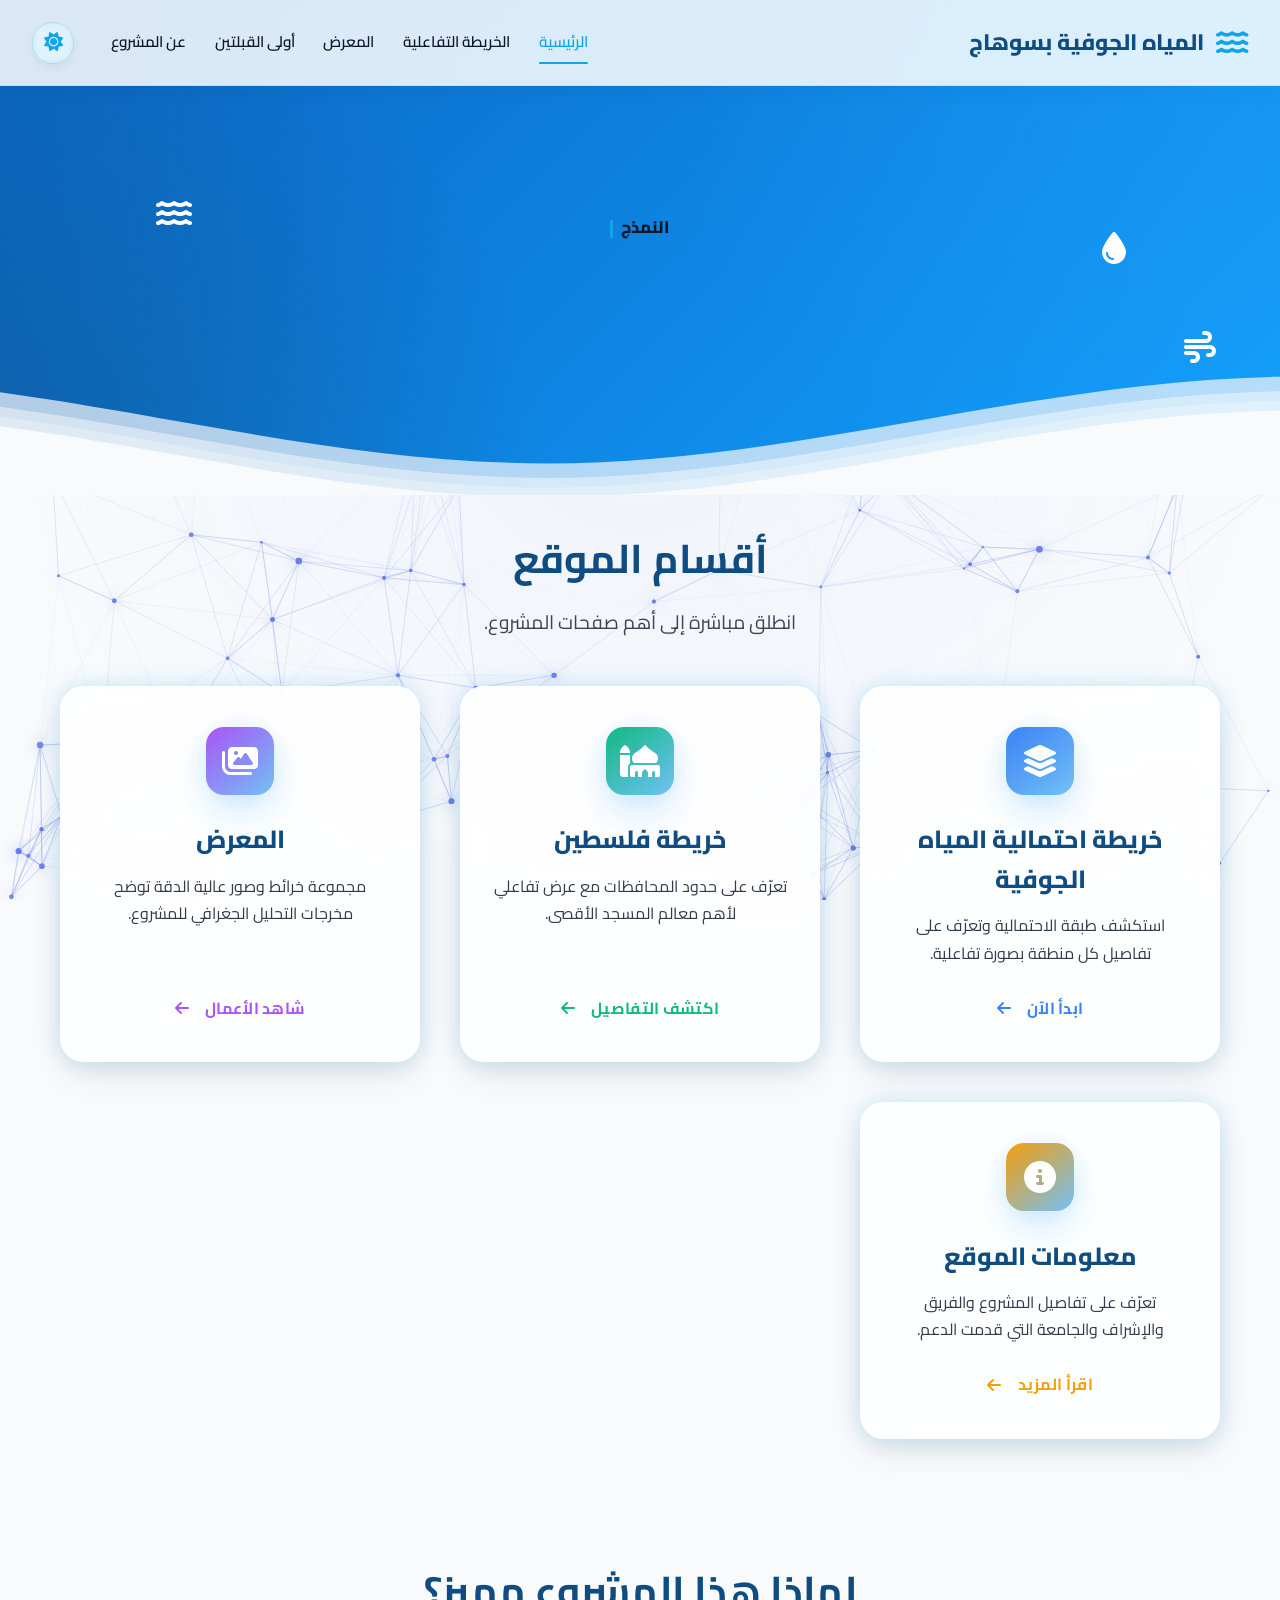
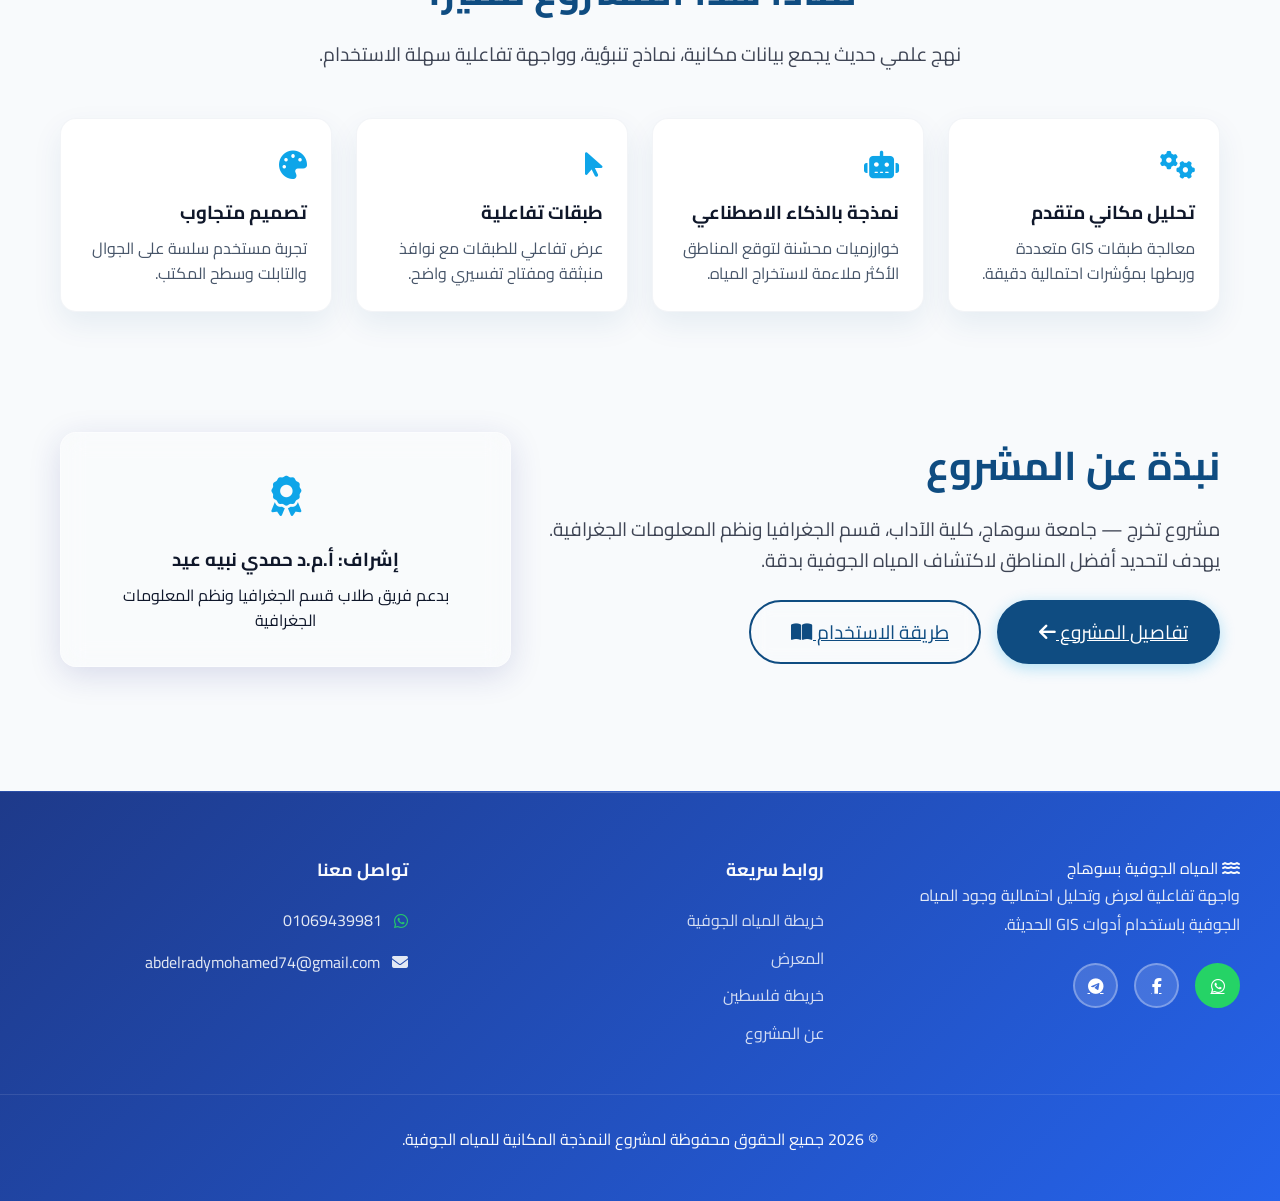
==== index.html @ 83d54e00 "Add files via upload" ====
﻿<!DOCTYPE html>
<html lang="ar" dir="rtl">

<head>
    <meta charset="UTF-8">
    <meta name="viewport" content="width=device-width, initial-scale=1.0">
    <title>الصفحة الرئيسية - مشروع المياه الجوفية بسوهاج</title>

    <!-- Fonts & Icons -->
    <link rel="preconnect" href="https://fonts.googleapis.com">
    <link rel="preconnect" href="https://fonts.gstatic.com" crossorigin>
    <link href="https://fonts.googleapis.com/css2?family=Cairo:wght@300;400;600;700;800&display=swap" rel="stylesheet">
    <link href="https://fonts.googleapis.com/css2?family=Tajawal:wght@400;700;800&display=swap" rel="stylesheet">
    <link href="https://fonts.googleapis.com/css2?family=JetBrains+Mono:wght@400;600;700&display=swap" rel="stylesheet">
    <link rel="stylesheet" href="https://cdnjs.cloudflare.com/ajax/libs/font-awesome/6.5.0/css/all.min.css" />

    <!-- Network Animation CSS -->
    <link rel="stylesheet" href="css/network-animation.css">

    <!-- Theme Switcher CSS -->
    <link rel="stylesheet" href="css/theme-switcher.css">

    <!-- Main Styles -->
    <link rel="stylesheet" href="css/style.css">
</head>

<body>
    <div class="network-background">
        <div class="network-container" id="networkContainer"></div>
    </div>
    <div class="page-container">
        <!-- Navbar -->
        <nav class="navbar">
            <div class="nav-container">
                <a href="index.html" class="nav-brand">
                    <i class="fas fa-water"></i>
                    <span>المياه الجوفية بسوهاج</span>
                </a>
                <div class="nav-links">
                    <a class="nav-link active" href="index.html">الرئيسية</a>
                    <a class="nav-link" href="groundwater.html">الخريطة التفاعلية</a>
                    <a class="nav-link" href="gallery.html">المعرض</a>
                    <a class="nav-link" href="palestine.html">أولى القبلتين</a>
                    <a class="nav-link" href="about.html">عن المشروع</a>
                    <button class="theme-switcher-btn" id="theme-switcher" aria-label="تبديل الوضع">
                        <i class="fas fa-sun"></i>
                    </button>
                </div>
                <div class="hamburger" aria-label="فتح/إغلاق القائمة">
                    <span class="bar"></span>
                    <span class="bar"></span>
                    <span class="bar"></span>
                </div>
            </div>
        </nav>
        <div class="sidebar-overlay"></div>

        <!-- Hero -->
        <section id="home" class="hero">
            <div class="hero-content">
                <h1 class="hero-title">
                    <span id="typewriter-text"></span><span class="typewriter-cursor"></span>
                </h1>
            </div>

            <!-- Decorative Floating Icons -->
            <div class="floating-elements" aria-hidden="true">
                <span class="floating-element" style="--duration:7s; --delay:.2s;"><i class="fas fa-droplet"></i></span>
                <span class="floating-element" style="--duration:9s; --delay:1s;"><i class="fas fa-water"></i></span>
                <span class="floating-element" style="--duration:11s; --delay:.6s;"><i class="fas fa-wind"></i></span>
            </div>

            <!-- Waves -->
            <div class="wave-container" aria-hidden="true">
                <svg class="waves" xmlns="http://www.w3.org/2000/svg" xmlns:xlink="http://www.w3.org/1999/xlink"
                    viewBox="0 24 150 28" preserveAspectRatio="none" shape-rendering="auto">
                    <defs>
                        <path id="gentle-wave"
                            d="M-160 44c30 0 58-18 88-18s 58 18 88 18 58-18 88-18 58 18 88 18 v44h-352z" />
                    </defs>
                    <g class="parallax">
                        <use xlink:href="#gentle-wave" x="48" y="0" style="fill: var(--wave-color); opacity: 0.7" />
                        <use xlink:href="#gentle-wave" x="48" y="3" style="fill: var(--wave-color); opacity: 0.5" />
                        <use xlink:href="#gentle-wave" x="48" y="5" style="fill: var(--wave-color); opacity: 0.3" />
                        <use xlink:href="#gentle-wave" x="48" y="7" style="fill: var(--wave-color); opacity: 1" />
                    </g>
                </svg>
            </div>
        </section>

        <!-- NEW: Site Sections (MOVED BEFORE FEATURES) -->
        <section id="site-sections" class="section" style="padding-top: 2rem;">
            <div class="container">
                <h2 class="section-title">أقسام الموقع</h2>
                <p class="section-description">انطلق مباشرة إلى أهم صفحات المشروع.</p>

                <div class="site-sections-grid">
                    <!-- Card 1: Groundwater Map -->
                    <a href="groundwater.html" class="section-card" style="--accent-color: #3b82f6;">
                        <div class="card-icon"><i class="fas fa-layer-group"></i></div>
                        <h3 class="card-title">خريطة احتمالية المياه الجوفية</h3>
                        <p class="card-description">استكشف طبقة الاحتمالية وتعرّف على تفاصيل كل منطقة بصورة تفاعلية.</p>
                        <div class="card-footer">
                            <span>ابدأ الآن</span>
                            <i class="fas fa-arrow-left"></i>
                        </div>
                    </a>

                    <a href="palestine.html" class="section-card" style="--accent-color: #10b981;">
                        <div class="card-icon"><i class="fas fa-mosque"></i></div>
                        <h3 class="card-title">خريطة فلسطين</h3>
                        <p class="card-description">تعرّف على حدود المحافظات مع عرض تفاعلي لأهم معالم المسجد الأقصى.</p>
                        <div class="card-footer">
                            <span>اكتشف التفاصيل</span>
                            <i class="fas fa-arrow-left"></i>
                        </div>
                    </a>

                    <!-- Card 3: Gallery -->
                    <a href="gallery.html" class="section-card" style="--accent-color: #a855f7;">
                        <div class="card-icon"><i class="fas fa-images"></i></div>
                        <h3 class="card-title">المعرض</h3>
                        <p class="card-description">مجموعة خرائط وصور عالية الدقة توضح مخرجات التحليل الجغرافي للمشروع.
                        </p>
                        <div class="card-footer">
                            <span>شاهد الأعمال</span>
                            <i class="fas fa-arrow-left"></i>
                        </div>
                    </a>

                    <!-- Card 4: Site Info -->
                    <a href="about.html" class="section-card" style="--accent-color: #f59e0b;">
                        <div class="card-icon"><i class="fas fa-info-circle"></i></div>
                        <h3 class="card-title">معلومات الموقع</h3>
                        <p class="card-description">تعرّف على تفاصيل المشروع والفريق والإشراف والجامعة التي قدمت الدعم.
                        </p>
                        <div class="card-footer">
                            <span>اقرأ المزيد</span>
                            <i class="fas fa-arrow-left"></i>
                        </div>
                    </a>
                </div>
            </div>
        </section>

        <!-- Features -->
        <section id="features" class="section">
            <div class="container">
                <h2 class="section-title">لماذا هذا المشروع مميز؟</h2>
                <p class="section-description">نهج علمي حديث يجمع بيانات مكانية، نماذج تنبؤية، وواجهة تفاعلية سهلة
                    الاستخدام.</p>

                <div class="features-grid"
                    style="display:grid;grid-template-columns:repeat(auto-fit,minmax(240px,1fr));gap:24px;">
                    <div class="feature-card"
                        style="background:var(--bg-card);border-radius:16px;padding:24px;box-shadow:var(--shadow);border:1px solid var(--border-color);">
                        <div style="font-size:28px;color:var(--accent-blue);margin-bottom:10px;"><i
                                class="fas fa-cogs"></i></div>
                        <h3 style="margin-bottom:8px;color:var(--text-primary);">تحليل مكاني متقدم</h3>
                        <p style="color:var(--text-secondary);">معالجة طبقات GIS متعددة وربطها بمؤشرات احتمالية دقيقة.
                        </p>
                    </div>
                    <div class="feature-card"
                        style="background:var(--bg-card);border-radius:16px;padding:24px;box-shadow:var(--shadow);border:1px solid var(--border-color);">
                        <div style="font-size:28px;color:var(--accent-blue);margin-bottom:10px;"><i
                                class="fas fa-robot"></i></div>
                        <h3 style="margin-bottom:8px;color:var(--text-primary);">نمذجة بالذكاء الاصطناعي</h3>
                        <p style="color:var(--text-secondary);">خوارزميات محسّنة لتوقع المناطق الأكثر ملاءمة لاستخراج
                            المياه.</p>
                    </div>
                    <div class="feature-card"
                        style="background:var(--bg-card);border-radius:16px;padding:24px;box-shadow:var(--shadow);border:1px solid var(--border-color);">
                        <div style="font-size:28px;color:var(--accent-blue);margin-bottom:10px;"><i
                                class="fas fa-mouse-pointer"></i></div>
                        <h3 style="margin-bottom:8px;color:var(--text-primary);">طبقات تفاعلية</h3>
                        <p style="color:var(--text-secondary);">عرض تفاعلي للطبقات مع نوافذ منبثقة ومفتاح تفسيري واضح.
                        </p>
                    </div>
                    <div class="feature-card"
                        style="background:var(--bg-card);border-radius:16px;padding:24px;box-shadow:var(--shadow);border:1px solid var(--border-color);">
                        <div style="font-size:28px;color:var(--accent-blue);margin-bottom:10px;"><i
                                class="fas fa-palette"></i></div>
                        <h3 style="margin-bottom:8px;color:var(--text-primary);">تصميم متجاوب</h3>
                        <p style="color:var(--text-secondary);">تجربة مستخدم سلسة على الجوال والتابلت وسطح المكتب.</p>
                    </div>
                </div>
            </div>
        </section>

        <!-- About CTA -->
        <section id="about-cta" class="section">
            <div class="container about-cta-container">
                <div>
                    <h2 class="section-title" style="text-align: right; margin-bottom: 1rem;">نبذة عن المشروع</h2>
                    <p class="section-description" style="text-align: right; margin-bottom:1.5rem;">مشروع تخرج — جامعة
                        سوهاج، كلية الآداب، قسم الجغرافيا ونظم المعلومات الجغرافية. يهدف لتحديد أفضل المناطق لاكتشاف
                        المياه الجوفية بدقة.</p>
                    <div class="cta-buttons">
                        <a class="cta-button" href="about.html">
                            تفاصيل المشروع <i class="fas fa-arrow-left"></i>
                        </a>
                        <a class="cta-button secondary" href="instructions.html">
                            طريقة الاستخدام <i class="fas fa-book-open"></i>
                        </a>
                    </div>
                </div>
                <div class="supervisor-card">
                    <div class="supervisor-icon"><i class="fas fa-award"></i></div>
                    <h3>إشراف: أ.م.د حمدي نبيه عيد</h3>
                    <p>بدعم فريق طلاب قسم الجغرافيا ونظم المعلومات الجغرافية</p>
                </div>
            </div>
        </section>

        <!-- Footer -->
        <footer id="contact" class="main-footer">
            <div class="footer-container">
                <div class="footer-about">
                    <div class="nav-logo">
                        <i class="fas fa-water"></i>
                        <span>المياه الجوفية بسوهاج</span>
                    </div>
                    <p>واجهة تفاعلية لعرض وتحليل احتمالية وجود المياه الجوفية باستخدام أدوات GIS الحديثة.</p>
                    <div class="social-links">
                        <a href="https://wa.me/201069439981" target="_blank" aria-label="WhatsApp"><i
                                class="fab fa-whatsapp"></i></a>
                        <a href="https://www.facebook.com/mohammed.harp.50" target="_blank" aria-label="Facebook"><i
                                class="fab fa-facebook-f"></i></a>
                        <a href="https://t.me/Skechware_application_programmer" target="_blank" aria-label="Telegram"><i
                                class="fab fa-telegram"></i></a>
                    </div>
                </div>
                <div class="footer-links">
                    <h4>روابط سريعة</h4>
                    <ul>
                        <li><a href="groundwater.html">خريطة المياه الجوفية</a></li>
                        <li><a href="gallery.html">المعرض</a></li>
                        <li><a href="palestine.html">خريطة فلسطين</a></li>
                        <li><a href="about.html">عن المشروع</a></li>
                    </ul>
                </div>
                <div class="footer-contact">
                    <h4>تواصل معنا</h4>
                    <p><i class="fab fa-whatsapp" style="color: #25D366;"></i> <a href="https://wa.me/201069439981"
                            target="_blank" style="text-decoration: none; color: inherit;">01069439981</a></p>
                    <p><i class="fas fa-envelope"></i> abdelradymohamed74@gmail.com</p>
                </div>
            </div>
            <div class="footer-bottom">
                <p>© <span id="year"></span> جميع الحقوق محفوظة لمشروع النمذجة المكانية للمياه الجوفية.</p>
            </div>
        </footer>
    </div>

    <script src="js/network-animation.js"></script>

    <!-- Theme Switcher Script -->
    <script src="js/theme-switcher.js"></script>

    <!-- Minimal JS for navbar & year -->
    <script>
        // Mobile menu
        const hamburger = document.querySelector('.hamburger');
        const navMenu = document.querySelector('.nav-links');
        const overlay = document.querySelector('.sidebar-overlay');

        hamburger.addEventListener('click', () => {
            hamburger.classList.toggle('active');
            navMenu.classList.toggle('active');
            overlay.classList.toggle('active');
        });

        overlay.addEventListener('click', () => {
            hamburger.classList.remove('active');
            navMenu.classList.remove('active');
            overlay.classList.remove('active');
        });

        // Close menu when clicking a link
        document.querySelectorAll('.nav-link').forEach(link => {
            link.addEventListener('click', () => {
                hamburger.classList.remove('active');
                navMenu.classList.remove('active');
                overlay.classList.remove('active');
            });
        });

        // Active link on scroll (only for internal anchors)
        const links = document.querySelectorAll('.nav-link[href^="#"]');
        const sections = [...links].map(a => document.querySelector(a.getAttribute('href'))).filter(Boolean);
        window.addEventListener('scroll', () => {
            const pos = window.scrollY + 100;
            sections.forEach((sec, i) => {
                const top = sec.offsetTop;
                const bottom = top + sec.offsetHeight;
                links[i].classList.toggle('active', pos >= top && pos < bottom);
            });
        });

        // Year
        document.getElementById('year').textContent = new Date().getFullYear();

        // Professional Typewriter Effect
        const textToType = "النمذجة المكانية لإحتمالية وجود المياه الجوفية في محافظة سوهاج بإستخدام الجيوماتكس والبيئة البرمجية والذكاء الإصطناعي";
        const typewriterElement = document.getElementById('typewriter-text');
        let charIndex = 0;
        let isDeleting = false;

        function typeEffect() {
            const currentText = textToType.substring(0, charIndex);
            typewriterElement.textContent = currentText;

            let typeSpeed = isDeleting ? 30 : 60;

            if (!isDeleting && charIndex === textToType.length) {
                isDeleting = true;
                typeSpeed = 4000; // Pause at end
            } else if (isDeleting && charIndex === 0) {
                isDeleting = false;
                typeSpeed = 1000; // Pause before start
            }

            charIndex += isDeleting ? -1 : 1;
            setTimeout(typeEffect, typeSpeed);
        }

        document.addEventListener('DOMContentLoaded', () => {
            setTimeout(typeEffect, 1200);
        });

        // Initialize Network Animation
        if (typeof createNetworkAnimation === 'function') {
            createNetworkAnimation('networkContainer');
        }
    </script>

    <script src="global-fixes.js"></script>
</body>

</html>
---- css/network-animation.css ----
.network-background {
    position: fixed;
    top: 0;
    left: 0;
    width: 100%;
    height: 100%;
    z-index: 0; /* خلف المحتوى ولكن أمام لون خلفية الصفحة */
    overflow: hidden;
    pointer-events: none; /* للسماح بالنقر على العناصر خلف الشبكة */
    background: radial-gradient(ellipse at center, rgba(102, 126, 234, 0.05) 0%, transparent 70%);
}

.network-container {
    width: 100%;
    height: 100%;
}

canvas {
    display: block;
}
---- css/theme-switcher.css ----
/* Theme Switcher CSS */
:root {
    /* Light Theme Colors */
    --bg-primary: #f0f4f8;
    /* FIX: A slightly off-white background to make cards pop */
    --bg-secondary: #ffffff;
    --bg-card: rgba(255, 255, 255, 0.98);
    /* FIX: Reduced transparency */
    --text-primary: #2c3e50;
    --text-secondary: #5a6c7d;
    --text-light: #6c757d;
    --border-color: #e9ecef;
    --shadow-light: rgba(0, 0, 0, 0.1);
    --shadow-medium: rgba(0, 0, 0, 0.15);
    --shadow-heavy: rgba(0, 0, 0, 0.2);

    /* Accent Colors */
    --accent-blue: #3498db;
    --accent-blue-rgb: 52, 152, 219;
    /* NEW: RGB for rgba() */
    --accent-red: #e74c3c;
    --accent-green: #27ae60;
    --accent-orange: #f39c12;
    --accent-purple: #9b59b6;
    --accent-gold: #f1c40f;
}

/* Dark Theme */
@media (prefers-color-scheme: dark) {
    :root {
        --bg-primary: #111827;
        /* FIX: Darker background */
        --bg-secondary: #1f2937;
        --bg-card: rgba(31, 41, 55, 0.95);
        /* FIX: Darker card, less transparent */
        --text-primary: #f7fafc;
        --text-secondary: #e2e8f0;
        --text-light: #a0aec0;
        --border-color: #4a5568;
        --shadow-light: rgba(0, 0, 0, 0.3);
        --shadow-medium: rgba(0, 0, 0, 0.4);
        --shadow-heavy: rgba(0, 0, 0, 0.5);

        /* Brighter accent colors for dark theme */
        --accent-blue: #63b3ed;
        --accent-blue-rgb: 99, 179, 237;
        /* NEW: RGB for rgba() */
        --accent-red: #fc8181;
        --accent-green: #68d391;
        --accent-orange: #fbb040;
        --accent-purple: #b794f6;
        --accent-gold: #f6e05e;
    }
}

/* Manual Dark Theme Class */
[data-theme="dark"] {
    --bg-primary: #111827;
    /* FIX: Darker background */
    --bg-secondary: #1f2937;
    --bg-card: rgba(31, 41, 55, 0.95);
    /* FIX: Darker card, less transparent */
    --text-primary: #f7fafc;
    --text-secondary: #e2e8f0;
    --text-light: #a0aec0;
    --border-color: #4a5568;
    --shadow-light: rgba(0, 0, 0, 0.3);
    --shadow-medium: rgba(0, 0, 0, 0.4);
    --shadow-heavy: rgba(0, 0, 0, 0.5);

    --accent-blue: #63b3ed;
    --accent-blue-rgb: 99, 179, 237;
    /* NEW: RGB for rgba() */
    --accent-red: #fc8181;
    --accent-green: #68d391;
    --accent-orange: #fbb040;
    --accent-purple: #b794f6;
    --accent-gold: #f6e05e;
}

/* Manual Light Theme Class */
[data-theme="light"] {
    --bg-primary: #f0f4f8;
    /* FIX: A slightly off-white background */
    --bg-secondary: #ffffff;
    --bg-card: rgba(255, 255, 255, 0.98);
    /* FIX: Reduced transparency */
    --text-primary: #2c3e50;
    --text-secondary: #5a6c7d;
    --text-light: #6c757d;
    --border-color: #e9ecef;
    --shadow-light: rgba(0, 0, 0, 0.1);
    --shadow-medium: rgba(0, 0, 0, 0.15);
    --shadow-heavy: rgba(0, 0, 0, 0.2);

    --accent-blue: #3498db;
    --accent-blue-rgb: 52, 152, 219;
    /* NEW: RGB for rgba() */
    --accent-red: #e74c3c;
    --accent-green: #27ae60;
    --accent-orange: #f39c12;
    --accent-purple: #9b59b6;
    --accent-gold: #f1c40f;
}

/* Theme Switcher Button */
/* Modern Theme Switcher Button */
.theme-switcher-btn {
    background: rgba(var(--accent-blue-rgb), 0.1);
    border: 1px solid rgba(var(--accent-blue-rgb), 0.2);
    color: var(--accent-blue);
    width: 42px;
    height: 42px;
    border-radius: 50%;
    display: flex;
    align-items: center;
    justify-content: center;
    cursor: pointer;
    transition: all 0.3s cubic-bezier(0.4, 0, 0.2, 1);
    backdrop-filter: blur(4px);
    -webkit-backdrop-filter: blur(4px);
    box-shadow: 0 4px 10px rgba(0, 0, 0, 0.05);
    font-size: 1.2rem;
    margin-right: 0.5rem;
}

.theme-switcher-btn:hover {
    background: var(--accent-blue);
    color: #fff;
    transform: rotate(30deg) scale(1.1);
    box-shadow: 0 8px 20px rgba(var(--accent-blue-rgb), 0.3);
    border-color: transparent;
}

/* Hide legacy .theme-switcher if any */
.theme-switcher {
    display: none;
}

/* Theme transition */
* {
    transition: background-color 0.3s ease, color 0.3s ease, border-color 0.3s ease, box-shadow 0.3s ease;
}

/* Apply theme variables to common elements */
body {
    background: var(--bg-primary);
    color: var(--text-primary);
}

.header {
    background: var(--bg-card);
    border-bottom: 1px solid var(--border-color);
}

.nav-btn {
    color: var(--text-primary);
    border-color: var(--border-color);
}

.nav-btn:hover {
    background: var(--accent-blue);
    color: var(--bg-primary);
}

.section-title {
    color: var(--text-primary);
}

.card,
.gallery-item,
.student-card .card-front {
    background: var(--bg-card);
    border-color: var(--border-color);
    box-shadow: 0 10px 30px var(--shadow-light);
}

.footer {
    background: var(--bg-secondary);
    color: var(--text-primary);
    border-top: 1px solid var(--border-color);
}

/* Responsive adjustments */
@media (max-width: 768px) {
    .theme-switcher {
        top: 10px;
        left: 10px;
        padding: 0.4rem 0.8rem;
    }

    .theme-switcher span {
        display: none;
    }
}
---- css/style.css ----
/* Reset and Base Styles */
* {
    margin: 0;
    padding: 0;
    box-sizing: border-box;
}

:root {
    --primary-color: #0f4c81;
    --secondary-color: #0b3a66;
    --accent-color: #0ea5e9;
    --success-color: #10b981;
    --warning-color: #f59e0b;
    --danger-color: #ef4444;
    --light-color: #f8fafc;
    --dark-color: #020617;
    --bg-body: #f8fafc;
    --text-color: #0f172a;
    --border-color: rgba(148, 163, 184, 0.12);
    --shadow: 0 12px 30px rgba(15, 76, 129, 0.08);
    --shadow-lg: 0 24px 50px rgba(15, 76, 129, 0.12);

    --bg-primary: #f8fafc;
    --bg-card: #ffffff;
    --text-primary: #0f172a;
    --text-secondary: #475569;
    --accent-blue: #0ea5e9;
    --accent-blue-rgb: 14, 165, 233;
    --wave-color: white;
    /* Changed to simple white for universal compatibility */

    /* Footer */
    --footer-bg: #0f172a;
    --footer-text: #f8fafc;
    --footer-border: rgba(255, 255, 255, 0.08);

    /* Hero */
    --hero-bg: radial-gradient(circle at top right, rgba(29, 155, 240, 0.45), transparent 45%),
        radial-gradient(circle at bottom left, rgba(15, 76, 129, 0.5), transparent 40%),
        linear-gradient(135deg, #0b65c2 0%, #12a1ff 100%);
    --wave-color: #f8fafc;
    /* Matches light mode body background for seamless blend */
}

[data-theme="dark"] {
    --bg-primary: #020617;
    --bg-body: #020617;
    --bg-card: #0f172a;
    --text-primary: #f8fafc;
    --text-secondary: #94a3b8;
    --border-color: rgba(255, 255, 255, 0.1);
    --text-color: #f8fafc;
    --primary-color: #38bdf8;
    --secondary-color: #0ea5e9;
    --accent-blue: #63b3ed;
    --accent-blue-rgb: 99, 179, 237;
    --accent-color: #38bdf8;

    --footer-bg: #010409;
    --footer-text: #e2e8f0;
    --footer-border: rgba(255, 255, 255, 0.05);

    --hero-bg: radial-gradient(circle at top right, rgba(30, 58, 138, 0.4), transparent 45%),
        radial-gradient(circle at bottom left, rgba(15, 23, 42, 0.8), transparent 40%),
        linear-gradient(135deg, #020617 0%, #0c4a6e 100%);
    --wave-color: #020617;
    /* Matches dark mode body background for seamless blend */
    /* Soft professional white */
}

body {
    font-family: 'Cairo', sans-serif;
    line-height: 1.6;
    color: var(--text-color);
    background-color: var(--light-color);
    overflow-x: hidden;
    background-color: var(--bg-body);
    position: relative;
    max-width: 100vw;
    /* Prevent horizontal scroll */
    overflow-x: hidden;
}

html {
    max-width: 100vw;
    overflow-x: hidden;
}

.page-container {
    position: relative;
    z-index: 2;
}

.container {
    max-width: 1200px;
    margin: 0 auto;
    padding: 0 20px;
}

/* Navigation */
.navbar {
    position: fixed;
    top: 0;
    width: 100%;
    background: rgba(255, 255, 255, 0.85);
    backdrop-filter: blur(15px);
    z-index: 9999;
    transition: all 0.3s ease;
    box-shadow: 0 2px 20px rgba(0, 0, 0, 0.05);
    border-bottom: 1px solid rgba(0, 0, 0, 0.05);
}

[data-theme="dark"] .navbar {
    background: rgba(15, 23, 42, 0.85);
    border-bottom: 1px solid rgba(255, 255, 255, 0.05);
}

.nav-container {
    max-width: 1400px;
    margin: 0 auto;
    padding: 0 2rem;
    display: flex;
    justify-content: space-between;
    align-items: center;
    height: 85px;
}

.nav-brand {
    display: flex;
    align-items: center;
    font-size: 1.4rem;
    font-weight: 800;
    color: var(--primary-color);
    text-decoration: none;
    gap: 12px;
}

[data-theme="dark"] .nav-brand {
    color: #f8fafc;
}

.nav-brand i {
    font-size: 1.8rem;
    color: var(--accent-color);
}

.nav-links {
    display: flex;
    list-style: none;
    gap: 1.8rem;
    align-items: center;
}

.nav-link {
    text-decoration: none;
    color: var(--text-primary);
    font-weight: 600;
    transition: all 0.3s cubic-bezier(0.4, 0, 0.2, 1);
    position: relative;
    padding: 0.6rem 0;
    font-size: 0.95rem;
    /* Reduced font size from 1rem */
    white-space: nowrap;
}

[data-theme="dark"] .nav-link {
    color: #e2e8f0;
}

.nav-link:hover,
.nav-link.active {
    color: var(--accent-blue);
}

.nav-link::after {
    content: '';
    position: absolute;
    bottom: 0;
    right: 0;
    width: 0;
    height: 2.5px;
    background: var(--accent-blue);
    transition: width 0.3s ease;
    border-radius: 2px;
}

.nav-link:hover::after,
.nav-link.active::after {
    width: 100%;
}

.hamburger {
    display: none;
    flex-direction: column;
    cursor: pointer;
    gap: 6px;
    padding: 10px;
    border-radius: 10px;
    transition: all 0.3s;
    position: relative;
    z-index: 9500;
}

.hamburger:hover {
    background: rgba(var(--accent-blue-rgb), 0.1);
}

.bar {
    width: 26px;
    height: 3px;
    background: var(--text-primary);
    border-radius: 3px;
    transition: 0.4s cubic-bezier(0.4, 0, 0.2, 1);
}

/* Professional Hamburger Animation */
.hamburger .bar {
    transform-origin: center;
}

.hamburger.active .bar:nth-child(1) {
    transform: translateY(9px) rotate(45deg);
}

.hamburger.active .bar:nth-child(2) {
    opacity: 0;
    transform: translateX(20px);
}

.hamburger.active .bar:nth-child(3) {
    transform: translateY(-9px) rotate(-45deg);
}

[data-theme="dark"] .bar {
    background: #f8fafc;
}

/* Sidebar Overlay */
.sidebar-overlay {
    position: fixed;
    top: 0;
    left: 0;
    width: 100%;
    height: 100%;
    background: rgba(15, 23, 42, 0.6);
    backdrop-filter: blur(4px);
    -webkit-backdrop-filter: blur(4px);
    z-index: 8900;
    opacity: 0;
    visibility: hidden;
    transition: all 0.4s ease;
}

.sidebar-overlay.active {
    opacity: 1;
    visibility: visible;
}

/* Mobile Responsive Styles - Sidebar Fix */
@media (max-width: 992px) {
    .nav-links {
        position: fixed;
        top: 0;
        right: -100%;
        width: min(300px, 85vw);
        /* Responsive width for small screens */
        height: 100vh;
        background: var(--bg-card);
        /* Solid background to fix blur issue */
        flex-direction: column;
        padding: 110px 2rem 2rem;
        z-index: 9005;
        box-shadow: -15px 0 45px rgba(0, 0, 0, 0.15);
        gap: 1rem;
        align-items: flex-start;
        transition: right 0.5s cubic-bezier(0.4, 0, 0.2, 1);
        display: flex !important;
    }

    /* Add a semi-transparent colored layer for better depth */
    .nav-links::before {
        content: '';
        position: absolute;
        inset: 0;
        background: linear-gradient(180deg, rgba(var(--accent-blue-rgb), 0.05) 0%, transparent 100%);
        pointer-events: none;
    }

    [data-theme="dark"] .nav-links {
        background: #111827;
        /* Darker, solid background for visibility */
        box-shadow: -15px 0 45px rgba(0, 0, 0, 0.4);
    }

    .nav-links.active {
        right: 0;
    }

    .hamburger {
        display: flex;
    }

    .nav-link {
        width: 100%;
        font-size: 1.15rem;
        padding: 1.2rem 0;
        border-bottom: 1px solid var(--border-color);
        display: flex;
        justify-content: space-between;
        align-items: center;
    }

    .nav-link:last-of-type {
        border-bottom: none;
    }
}



/* Hero Section */
.hero {
    height: 55vh;
    background: var(--hero-bg);
    display: flex;
    align-items: center;
    justify-content: center;
    text-align: center;
    color: white;
    position: relative;
    overflow: hidden;
    z-index: 1;
}

.wave-container {
    position: absolute;
    bottom: 0;
    left: 0;
    width: 100%;
    overflow: hidden;
    line-height: 0;
}

.waves {
    position: relative;
    width: 100%;
    height: 15vh;
    margin-bottom: -7px;
    min-height: 100px;
    max-height: 150px;
}

.parallax>use {
    animation: move-forever 25s cubic-bezier(.55, .5, .45, .5) infinite;
}

.parallax>use:nth-child(1) {
    animation-delay: -2s;
    animation-duration: 7s;
}

.parallax>use:nth-child(2) {
    animation-delay: -3s;
    animation-duration: 10s;
}

.parallax>use:nth-child(3) {
    animation-delay: -4s;
    animation-duration: 13s;
}

.parallax>use:nth-child(4) {
    animation-delay: -5s;
    animation-duration: 20s;
}

@keyframes move-forever {
    0% {
        transform: translate3d(-90px, 0, 0);
    }

    100% {
        transform: translate3d(85px, 0, 0);
    }
}

.hero-content {
    z-index: 2;
    max-width: 800px;
    padding: 0 20px;
}

/* AI-Style Title */
.hero-title.ai-style {
    font-family: 'JetBrains Mono', monospace;
    font-size: 2.8rem;
    font-weight: 700;
    margin-bottom: 1.5rem;
    letter-spacing: 1.5px;
    word-spacing: 4px;
    animation: typeWriter 2s steps(30) 0.5s both;
}

@keyframes typeWriter {
    from {
        opacity: 0;
        width: 0;
    }

    to {
        opacity: 1;
        width: 100%;
    }
}

.hero-title {
    font-size: clamp(0.75rem, 1.7vw, 1.05rem);
    font-weight: 800;
    margin-bottom: 2.5rem;
    line-height: 1.8;
    text-align: center;
    max-width: 700px;
    margin-left: auto;
    margin-right: auto;
    color: #0f172a;
    /* Deep Blue-Slate for high contrast in light mode */
    position: relative;
    z-index: 10;
    opacity: 1;
    /* Full visibility */
}

[data-theme="dark"] .hero-title {
    color: #f8fafc;
    opacity: 0.9;
}

.typewriter-cursor {
    display: inline-block;
    width: 3px;
    height: 1.1em;
    background-color: var(--accent-blue);
    margin-right: 8px;
    vertical-align: middle;
    animation: typeCursorBlink 0.8s infinite alternate;
}

@keyframes typeCursorBlink {
    from {
        opacity: 1;
    }

    to {
        opacity: 0;
    }
}

.hero-subtitle {
    font-size: 1.5rem;
    margin-bottom: 2rem;
    opacity: 0.9;
    animation: fadeInUp 1s ease-out 0.3s both;
}

.typewriter-title {
    font-family: 'JetBrains Mono', 'Cairo', sans-serif;
    letter-spacing: 0.8px;
}

.typewriter-title span {
    display: inline-block;
}

@keyframes blink {

    0%,
    100% {
        opacity: 1;
    }

    50% {
        opacity: 0;
    }
}

/* Main CTA Button: Fixed for Light/Dark Contexts */
.cta-button {
    background: var(--primary-color);
    /* Solid primary color */
    border: 2px solid var(--primary-color);
    color: white;
    /* White text */
    padding: 15px 30px;
    font-size: 1.2rem;
    border-radius: 50px;
    cursor: pointer;
    transition: all 0.3s ease;
    backdrop-filter: blur(10px);
    animation: fadeInUp 1s ease-out 0.6s both;
    box-shadow: 0 4px 15px rgba(var(--accent-blue-rgb), 0.3);
}

.cta-button:hover {
    background: transparent;
    color: var(--primary-color);
    transform: translateY(-2px);
    box-shadow: var(--shadow-lg);
}

/* Secondary CTA Button (Project Details) */
.cta-button.secondary {
    background: transparent;
    color: var(--primary-color);
    border: 2px solid var(--primary-color);
    box-shadow: none;
}

.cta-button i {
    margin-left: 10px;
}

.floating-elements {
    position: absolute;
    top: 0;
    left: 0;
    width: 100%;
    height: 100%;
    pointer-events: none;
}

.floating-element {
    position: absolute;
    font-size: 2rem;
    animation: float var(--duration, 6s) ease-in-out infinite;
    animation-delay: var(--delay, 0s);
}

.floating-element:nth-child(1) {
    top: 45%;
    /* Water Drop - Higher than Wind */
    right: 12%;
}

.floating-element:nth-child(2) {
    top: 38%;
    /* Wave Icon - Moved down from top */
    right: 85%;
}

.floating-element:nth-child(3) {
    top: 65%;
    /* Wind Icon - Lower */
    right: 5%;
}

@keyframes float {

    0%,
    100% {
        transform: translateY(0px);
    }

    50% {
        transform: translateY(-20px);
    }
}

@keyframes fadeInUp {
    from {
        opacity: 0;
        transform: translateY(30px);
    }

    to {
        opacity: 1;
        transform: translateY(0);
    }
}

/* NEW: Site Sections Cards */
.site-sections-grid {
    display: grid;
    grid-template-columns: repeat(auto-fit, minmax(280px, 1fr));
    gap: 2.5rem;
    perspective: 1200px;
}

.feature-card {
    background: rgba(255, 255, 255, 0.7);
    backdrop-filter: blur(10px);
    border-radius: 16px;
    padding: 24px;
    box-shadow: var(--shadow);
    border: 1px solid var(--border-color);
}

[data-theme="dark"] .feature-card {
    background: rgba(30, 41, 59, 0.6);
    border-color: rgba(255, 255, 255, 0.1);
}

[data-theme="dark"] .feature-card h3 {
    color: #e2e8f0 !important;
}

[data-theme="dark"] .feature-card p {
    color: #cbd5e1 !important;
}

.section-card {
    position: relative;
    background: rgba(255, 255, 255, 0.85);
    /* Increased opacity for better contrast */
    backdrop-filter: blur(16px);
    -webkit-backdrop-filter: blur(16px);
    border-radius: 24px;
    padding: 2.5rem 2rem;
    text-decoration: none;
    color: var(--text-primary);
    border: 1px solid rgba(255, 255, 255, 0.9);
    /* Enhanced Glow for Light Mode */
    box-shadow: 0 15px 35px -5px rgba(0, 0, 0, 0.1), 0 0 25px rgba(14, 165, 233, 0.2);
    overflow: hidden;
    transform-style: preserve-3d;
    transition: all 0.4s cubic-bezier(0.175, 0.885, 0.32, 1.275);
    /* Centering Content */
    display: flex;
    flex-direction: column;
    align-items: center;
    text-align: center;
}

[data-theme="dark"] .section-card {
    background: rgba(30, 41, 59, 0.7);
    /* More solid for dark mode visibility */
    border: 1px solid rgba(255, 255, 255, 0.1);
    box-shadow: 0 10px 30px rgba(0, 0, 0, 0.3);
}

/* Fix Card Title Color in Dark Mode */
[data-theme="dark"] .card-title {
    color: #e2e8f0;
}

.section-card::before {
    content: '';
    position: absolute;
    inset: -40% -60%;
    background: radial-gradient(circle at center, rgba(29, 155, 240, 0.45), transparent 60%);
    opacity: 0;
    transition: opacity 0.5s ease;
    transform: translateZ(-1px);
}

.section-card::after {
    content: '';
    position: absolute;
    inset: 0;
    border-radius: 22px;
    border: 1px solid rgba(255, 255, 255, 0.6);
    box-shadow: inset 0 0 0 1px rgba(255, 255, 255, 0.35);
    pointer-events: none;
}

.section-card:hover {
    transform: translateY(-8px);
    box-shadow: 0 20px 40px rgba(0, 0, 0, 0.12);
    border-color: var(--accent-color);
}

.section-card:hover::before {
    opacity: 1;
}

.card-icon {
    width: 68px;
    height: 68px;
    border-radius: 18px;
    background: linear-gradient(140deg, var(--accent-color), rgba(29, 155, 240, 0.6));
    color: white;
    display: flex;
    align-items: center;
    justify-content: center;
    font-size: 2rem;
    margin-bottom: 1.6rem;
    box-shadow: 0 18px 35px rgba(29, 155, 240, 0.18);
    position: relative;
}

.card-icon::after {
    content: '';
    position: absolute;
    inset: -18px;
    border-radius: 26px;
    background: radial-gradient(circle, rgba(29, 155, 240, 0.14), transparent 70%);
    z-index: -1;
}

.card-title {
    font-size: 1.55rem;
    font-weight: 800;
    margin-bottom: 0.8rem;
    color: var(--primary-color);
}

.card-description {
    opacity: 0.85;
    margin-bottom: 1.8rem;
    min-height: 54px;
    line-height: 1.7;
}

.card-footer {
    display: flex;
    justify-content: center;
    /* Center the footer content */
    gap: 1rem;
    /* Add gap between text and icon */
    width: 100%;
    align-items: center;
    font-weight: 700;
    color: var(--accent-color);
    letter-spacing: 0.3px;
    margin-top: auto;
    /* Push to bottom if height is fixed */
}

.section-card .card-footer i {
    transition: transform 0.35s ease;
}

.section-card:hover .card-footer i {
    transform: translateX(-6px);
}

/* About CTA Section */
.about-cta-container {
    display: grid;
    grid-template-columns: 1.2fr 0.8fr;
    gap: 2rem;
    align-items: center;
}

.cta-buttons {
    display: flex;
    gap: 1rem;
    flex-wrap: wrap;
}

.cta-button.secondary:hover {
    background: var(--primary-color);
    color: white;
    box-shadow: 0 4px 15px rgba(0, 0, 0, 0.1);
}

[data-theme="dark"] .cta-button.secondary {
    color: #ffffff !important;
    background: var(--primary-color) !important;
    border-color: var(--primary-color) !important;
}

[data-theme="dark"] .cta-button.secondary:hover {
    background: transparent !important;
    color: var(--primary-color) !important;
    border-color: var(--primary-color) !important;
}

.supervisor-card {
    background: rgba(255, 255, 255, 0.2);
    /* More transparent */
    backdrop-filter: blur(12px);
    border-radius: 16px;
    box-shadow: 0 8px 32px 0 rgba(31, 38, 135, 0.15);
    padding: 2rem;
    text-align: center;
    border: 1px solid rgba(255, 255, 255, 0.4);
}

[data-theme="dark"] .supervisor-card {
    background: rgba(15, 23, 42, 0.4);
    border: 1px solid rgba(255, 255, 255, 0.1);
}

[data-theme="dark"] .supervisor-card {
    background: rgba(30, 41, 59, 0.6);
}

.supervisor-icon {
    font-size: 2.5rem;
    color: var(--accent-color);
    margin-bottom: 1rem;
}

.supervisor-card h3 {
    margin: 0 0 0.5rem;
}

/* Sections */
.section {
    padding: 60px 0;
    position: relative;
}

.section:nth-child(even) {
    background: transparent;
    /* Fully transparent section background */
}

.section-title {
    font-size: 2.5rem;
    font-weight: 700;
    text-align: center;
    margin-bottom: 1rem;
    color: var(--primary-color);
    position: relative;
}

.section-title::after {
    content: '';
    position: absolute;
    bottom: -10px;
    right: 50%;
    transform: translateX(50%);
    width: 80px;
    height: 4px;
    background: var(--gradient-water);
    border-radius: 2px;
}

.section-description {
    text-align: center;
    font-size: 1.2rem;
    margin-bottom: 3rem;
    color: var(--text-color);
    opacity: 0.8;
}

/* Map Container */
.map-container {
    position: relative;
    background: white;
    border-radius: 20px;
    box-shadow: var(--shadow-lg);
    overflow: hidden;
    height: 600px;
}

.map-controls {
    position: absolute;
    top: 20px;
    right: 20px;
    z-index: 1000;
    display: flex;
    flex-direction: column;
    gap: 15px;
}

.control-btn {
    background: white;
    border: none;
    padding: 12px 20px;
    border-radius: 25px;
    box-shadow: var(--shadow);
    cursor: pointer;
    transition: all 0.3s ease;
    font-weight: 600;
    color: var(--primary-color);
}

.control-btn:hover {
    transform: translateY(-2px);
    box-shadow: var(--shadow-lg);
    background: var(--primary-color);
    color: white;
}

.control-btn i {
    margin-left: 8px;
}

.legend {
    background: white;
    padding: 20px;
    border-radius: 15px;
    box-shadow: var(--shadow);
    min-width: 200px;
}

.legend h4 {
    margin-bottom: 15px;
    color: var(--primary-color);
    font-weight: 600;
}

.legend-item {
    display: flex;
    align-items: center;
    margin-bottom: 10px;
    font-size: 0.9rem;
}

.legend-color {
    width: 20px;
    height: 20px;
    border-radius: 4px;
    margin-left: 10px;
    border: 1px solid rgba(0, 0, 0, 0.1);
}

.legend-color.very-high {
    background: #dc2626;
}

.legend-color.high {
    background: #ea580c;
}

.legend-color.medium {
    background: #ca8a04;
}

.legend-color.low {
    background: #16a34a;
}

.legend-color.very-low {
    background: #2563eb;
}

.map {
    width: 100%;
    height: 100%;
    border-radius: 20px;
}

/* Palestine Section */
.palestine-section {
    background: linear-gradient(135deg, #1e3a8a 0%, #3730a3 100%);
    color: white;
}

.palestine-section .section-title {
    color: white;
}

.palestine-section .section-title::after {
    background: linear-gradient(90deg, #10b981, #059669);
}

.palestine-content {
    display: grid;
    grid-template-columns: 1fr 1fr;
    gap: 4rem;
    align-items: center;
}

.palestine-map {
    background: white;
    border-radius: 20px;
    overflow: hidden;
    box-shadow: var(--shadow-lg);
    height: 400px;
}

.quran-verses {
    display: flex;
    flex-direction: column;
    gap: 2rem;
}

.verse-card {
    background: rgba(255, 255, 255, 0.1);
    backdrop-filter: blur(10px);
    padding: 2rem;
    border-radius: 15px;
    border: 1px solid rgba(255, 255, 255, 0.2);
    transition: transform 0.3s ease;
}

.verse-card:hover {
    transform: translateY(-5px);
}

.verse-text {
    font-size: 1.3rem;
    line-height: 2;
    margin-bottom: 1rem;
    text-align: center;
}

.verse-reference {
    text-align: center;
    font-weight: 600;
    color: #10b981;
    font-size: 1.1rem;
}

/* Maps Gallery */
.maps-grid {
    display: grid;
    grid-template-columns: repeat(auto-fit, minmax(300px, 1fr));
    gap: 2rem;
    margin-bottom: 4rem;
}

.map-card {
    background: white;
    border-radius: 15px;
    overflow: hidden;
    box-shadow: var(--shadow);
    transition: transform 0.3s ease;
}

.map-card:hover {
    transform: translateY(-10px);
    box-shadow: var(--shadow-lg);
}

.map-image {
    position: relative;
    height: 250px;
    overflow: hidden;
}

.map-image img {
    width: 100%;
    height: 100%;
    object-fit: cover;
    transition: transform 0.3s ease;
}

.map-card:hover .map-image img {
    transform: scale(1.1);
}

.map-overlay {
    position: absolute;
    bottom: 0;
    left: 0;
    right: 0;
    background: linear-gradient(transparent, rgba(0, 0, 0, 0.8));
    color: white;
    padding: 2rem;
    transform: translateY(100%);
    transition: transform 0.3s ease;
}

.map-card:hover .map-overlay {
    transform: translateY(0);
}

.map-overlay h3 {
    font-size: 1.3rem;
    margin-bottom: 0.5rem;
}

/* Upload Section */
.upload-section {
    background: white;
    padding: 3rem;
    border-radius: 20px;
    box-shadow: var(--shadow);
    text-align: center;
}

.upload-section h3 {
    margin-bottom: 2rem;
    color: var(--primary-color);
}

.upload-area {
    border: 3px dashed var(--border-color);
    border-radius: 15px;
    padding: 3rem;
    cursor: pointer;
    transition: all 0.3s ease;
    position: relative;
}

.upload-area:hover {
    border-color: var(--primary-color);
    background: rgba(59, 130, 246, 0.05);
}

.upload-area.dragover {
    border-color: var(--success-color);
    background: rgba(16, 185, 129, 0.1);
}

.upload-area i {
    font-size: 3rem;
    color: var(--primary-color);
    margin-bottom: 1rem;
}

.upload-area p {
    font-size: 1.2rem;
    color: var(--text-color);
}

#file-input {
    position: absolute;
    top: 0;
    left: 0;
    width: 100%;
    height: 100%;
    opacity: 0;
    cursor: pointer;
}

/* About Section */
.about-section {
    background: var(--light-color);
}

.about-content {
    display: grid;
    gap: 4rem;
}

.project-info {
    background: white;
    padding: 3rem;
    border-radius: 20px;
    box-shadow: var(--shadow);
}

.project-info h3 {
    color: var(--primary-color);
    margin-bottom: 1.5rem;
    font-size: 1.8rem;
}

.project-info p {
    font-size: 1.1rem;
    line-height: 1.8;
}

.team-section {
    background: white;
    padding: 3rem;
    border-radius: 20px;
    box-shadow: var(--shadow);
}

.team-section h3 {
    color: var(--primary-color);
    margin-bottom: 2rem;
    font-size: 1.8rem;
    text-align: center;
}

.team-grid {
    display: grid;
    grid-template-columns: repeat(auto-fit, minmax(250px, 1fr));
    gap: 2rem;
}

.team-member {
    text-align: center;
    padding: 2rem;
    border-radius: 15px;
    background: var(--light-color);
    transition: transform 0.3s ease;
}

.team-member:hover {
    transform: translateY(-5px);
}

.member-avatar {
    width: 80px;
    height: 80px;
    background: var(--gradient-water);
    border-radius: 50%;
    display: flex;
    align-items: center;
    justify-content: center;
    margin: 0 auto 1rem;
    font-size: 2rem;
    color: white;
}

.team-member h4 {
    color: var(--primary-color);
    margin-bottom: 0.5rem;
}

.contact-info {
    background: white;
    padding: 3rem;
    border-radius: 20px;
    box-shadow: var(--shadow);
}

.contact-info h3 {
    color: var(--primary-color);
    margin-bottom: 2rem;
    font-size: 1.8rem;
    text-align: center;
}

.contact-grid {
    display: grid;
    gap: 1.5rem;
}

.contact-item {
    display: flex;
    align-items: center;
    padding: 1rem;
    background: var(--light-color);
    border-radius: 10px;
    transition: transform 0.3s ease;
}

.footer-links ul {
    list-style: none;
    padding: 0;
    margin: 0;
    display: grid;
    gap: 0.75rem;
}

.footer-links a {
    color: #cbd5e1;
    text-decoration: none;
    transition: color 0.3s ease, padding-right 0.3s ease;
}

.footer-links a:hover {
    color: var(--accent-color);
    padding-right: 5px;
}

.footer-contact p {
    margin-bottom: 1rem;
    display: flex;
    align-items: center;
    gap: 0.75rem;
}

.contact-item:hover {
    transform: translateX(-5px);
}

.contact-item i {
    font-size: 1.5rem;
    color: var(--primary-color);
    margin-left: 1rem;
    width: 30px;
}

/* Footer */
.main-footer {
    background: linear-gradient(135deg, var(--primary-color) 0%, var(--secondary-color) 100%);
    color: white;
    padding: 4rem 2rem 0;
    position: relative;
    z-index: 2;
}

.footer-container {
    max-width: 1200px;
    margin: 0 auto;
    display: grid;
    grid-template-columns: repeat(auto-fit, minmax(250px, 1fr));
    gap: 3rem;
    margin-bottom: 3rem;
}

.footer-about h2,
.footer-links h4,
.footer-contact h4 {
    margin-bottom: 1.5rem;
    font-size: 1.1rem;
}

.footer-about p {
    opacity: 0.9;
    line-height: 1.8;
    margin-bottom: 1.5rem;
}

.footer-links ul {
    list-style: none;
    padding: 0;
    margin: 0;
    display: flex;
    flex-direction: column;
    gap: 0.75rem;
}

.footer-links a,
.footer-contact a {
    color: rgba(255, 255, 255, 0.8);
    text-decoration: none;
    transition: color 0.3s ease, padding-right 0.3s ease;
}

.footer-links a:hover,
.footer-contact a:hover {
    color: white;
    padding-right: 5px;
}

.footer-contact p {
    margin-bottom: 1rem;
    display: flex;
    align-items: center;
    gap: 0.75rem;
    opacity: 0.9;
}

.footer-bottom {
    text-align: center;
    padding-top: 2rem;
    padding-bottom: 2rem;
    border-top: 1px solid rgba(255, 255, 255, 0.1);
}

.social-links {
    display: flex;
    gap: 1rem;
    margin-top: 1.5rem;
}

.social-links a {
    width: 45px;
    height: 45px;
    background: rgba(255, 255, 255, 0.15);
    border-radius: 50%;
    display: flex;
    align-items: center;
    justify-content: center;
    transition: all 0.3s ease;
    border: 2px solid rgba(255, 255, 255, 0.3);
    color: white;
}

.social-links a:hover {
    background: white;
    color: var(--primary-color);
    transform: translateY(-3px);
}

.social-links a[aria-label="WhatsApp"] {
    background: #25D366;
    border-color: #25D366;
    color: white;
}

.social-links a[aria-label="WhatsApp"]:hover {
    background: white;
    color: #25D366;
}

/* Responsive Design */
@media (max-width: 768px) {
    .hamburger {
        display: flex;
    }

    .nav-menu {
        position: fixed;
        right: -100%;
        top: 70px;
        flex-direction: column;
        background-color: white;
        width: 100%;
        text-align: center;
        transition: 0.3s;
        box-shadow: var(--shadow);
        padding: 2rem 0;
    }

    .nav-menu.active {
        right: 0;
    }

    .hero-title {
        font-size: 2.5rem;
    }

    .hero-subtitle {
        font-size: 1.2rem;
    }

    .palestine-content {
        grid-template-columns: 1fr;
        gap: 2rem;
    }

    .section {
        padding: 60px 0;
    }

    .section-title {
        font-size: 2rem;
    }

    .map-controls {
        position: relative;
        top: auto;
        right: auto;
        flex-direction: row;
        justify-content: center;
        margin-bottom: 1rem;
    }

    .legend {
        min-width: auto;
    }
}

@media (max-width: 480px) {
    .hero-title {
        font-size: 2rem;
    }

    .cta-button {
        padding: 12px 24px;
        font-size: 1rem;
    }

    .maps-grid {
        grid-template-columns: 1fr;
    }

    .team-grid {
        grid-template-columns: 1fr;
    }
}

/* Animations */
.fade-in {
    animation: fadeIn 0.6s ease-out;
}

@keyframes fadeIn {
    from {
        opacity: 0;
        transform: translateY(20px);
    }

    to {
        opacity: 1;
        transform: translateY(0);
    }
}

/* Loading Animation */
.loading {
    display: inline-block;
    width: 20px;
    height: 20px;
    border: 3px solid rgba(255, 255, 255, .3);
    border-radius: 50%;
    border-top-color: #fff;
    animation: spin 1s ease-in-out infinite;
}

@keyframes spin {
    to {
        transform: rotate(360deg);
    }
}

/* Smooth Scrolling */
html {
    scroll-behavior: smooth;
}

/* Custom Scrollbar */
::-webkit-scrollbar {
    width: 8px;
}

::-webkit-scrollbar-track {
    background: var(--light-color);
}

::-webkit-scrollbar-thumb {
    background: var(--primary-color);
    border-radius: 4px;
}

::-webkit-scrollbar-thumb:hover {
    background: var(--secondary-color);
}

/* --- Theme Transition Fixes --- */

/* Disable transitions during theme switch to prevent flickering */
html.disable-transitions,
html.disable-transitions *,
html.disable-transitions *::before,
html.disable-transitions *::after {
    transition: none !important;
}

/* View Transition Animation (Telegram Style) */
::view-transition-group(root) {
    animation-duration: 0s;
}

::view-transition-old(root),
::view-transition-new(root) {
    animation: none;
    mix-blend-mode: normal;
}

[data-theme="dark"]::view-transition-new(root) {
    z-index: 9999;
}

[data-theme="dark"]::view-transition-old(root) {
    z-index: 1;
}

[data-theme="light"]::view-transition-old(root) {
    z-index: 9999;
}

[data-theme="light"]::view-transition-new(root) {
    z-index: 1;
}

/* ==========================================================================
   Map & Analysis Pages (Groundwater, Palestine, etc.)
   ========================================================================== */

.main-content {
    padding: 120px 20px 40px;
    max-width: 1400px;
    margin: 0 auto;
    position: relative;
    z-index: 2;
}

.page-title-card {
    text-align: center;
    margin-bottom: 2.5rem;
    padding: 2rem;
    background: var(--bg-card);
    border-radius: 24px;
    border: 1px solid var(--border-color);
    box-shadow: var(--shadow);
    backdrop-filter: blur(10px);
}

.page-title-card h1 {
    font-size: 2.5rem;
    font-weight: 800;
    margin-bottom: 0.5rem;
    color: var(--primary-color);
    display: flex;
    align-items: center;
    justify-content: center;
    gap: 1rem;
}

/* Footer Modern Gradient */
.main-footer {
    background: linear-gradient(135deg, #0f172a 0%, #1e293b 100%);
    color: #f8fafc;
    padding: 4rem 0 1rem;
    margin-top: 4rem;
    border-top: 1px solid rgba(255, 255, 255, 0.05);
    position: relative;
    overflow: hidden;
}

/* Light mode footer overlay */
html:not([data-theme="dark"]) .main-footer {
    background: linear-gradient(135deg, #1e3a8a 0%, #2563eb 100%);
}

.main-footer::before {
    content: '';
    position: absolute;
    top: 0;
    left: 0;
    right: 0;
    height: 1px;
    background: linear-gradient(90deg, transparent, rgba(255, 255, 255, 0.2), transparent);
}

@keyframes blink {

    0%,
    100% {
        opacity: 1;
    }

    50% {
        opacity: 0;
    }
}

.quran-verse {
    background: var(--gradient-soft);
    border-radius: 24px;
    padding: 2rem;
    margin-bottom: 2.5rem;
    text-align: center;
    border: 1px solid var(--border-color);
    box-shadow: var(--shadow);
}

.verse-text {
    font-size: 1.4rem;
    line-height: 2;
    margin-bottom: 0.5rem;
    color: var(--primary-color);
    font-weight: 700;
}

.verse-reference {
    font-size: 1rem;
    color: var(--text-secondary);
}

.map-section {
    display: grid;
    grid-template-columns: 1fr 350px;
    gap: 1.5rem;
    height: 75vh;
    min-height: 600px;
}

.map-container {
    background: var(--bg-card);
    border-radius: 24px;
    padding: 0.8rem;
    border: 1px solid var(--border-color);
    box-shadow: var(--shadow);
    position: relative;
    overflow: hidden;
}

#map {
    width: 100%;
    height: 100%;
    border-radius: 18px;
    z-index: 1;
}

.map-info-panel {
    background: var(--bg-card);
    border-radius: 24px;
    padding: 1.5rem;
    border: 1px solid var(--border-color);
    box-shadow: var(--shadow);
    height: 100%;
    overflow-y: auto;
    display: flex;
    flex-direction: column;
    gap: 1.5rem;
}

.info-card h4 {
    color: var(--primary-color);
    font-size: 1.2rem;
    font-weight: 700;
    margin-bottom: 1rem;
    padding-bottom: 0.5rem;
    border-bottom: 2px solid var(--accent-color);
}

.legend-item {
    display: flex;
    align-items: center;
    margin-bottom: 0.8rem;
    font-size: 0.95rem;
    font-weight: 600;
}

.legend-item i {
    width: 20px;
    height: 20px;
    border-radius: 6px;
    margin-left: 12px;
    border: 1px solid rgba(0, 0, 0, 0.1);
}

.details-placeholder {
    text-align: center;
    color: var(--text-secondary);
    padding: 2rem 1rem;
    font-size: 0.95rem;
    border: 2px dashed var(--border-color);
    border-radius: 16px;
}

.details-grid {
    display: flex;
    flex-direction: column;
    gap: 0.8rem;
}

.details-grid p {
    display: flex;
    justify-content: space-between;
    font-size: 0.95rem;
    padding: 0.8rem;
    background: var(--bg-primary);
    border-radius: 12px;
    border: 1px solid var(--border-color);
}

.report-card {
    background: var(--bg-card);
    border-radius: 24px;
    padding: 2rem;
    margin-top: 2rem;
    border: 1px solid var(--border-color);
    box-shadow: var(--shadow);
}

.report-header {
    display: flex;
    justify-content: space-between;
    align-items: center;
    margin-bottom: 1.5rem;
    padding-bottom: 1rem;
    border-bottom: 2px solid var(--border-color);
}

.report-header h4 {
    color: var(--primary-color);
    font-size: 1.4rem;
    font-weight: 800;
    margin: 0;
    display: flex;
    align-items: center;
    gap: 12px;
}

.report-content {
    line-height: 2;
    font-size: 1.1rem;
    color: var(--text-primary);
}

/* Map Control Standardized Styling */
.leaflet-control-container .leaflet-bar {
    border: none !important;
    box-shadow: var(--shadow) !important;
}

.leaflet-bar a {
    background-color: var(--bg-card) !important;
    color: var(--text-primary) !important;
    border-bottom: 1px solid var(--border-color) !important;
    transition: all 0.3s ease;
}

.leaflet-bar a:hover {
    background-color: var(--primary-color) !important;
    color: white !important;
}

@media (max-width: 992px) {
    .map-section {
        grid-template-columns: 1fr;
        height: auto;
    }

    .map-container {
        height: 500px;
    }

    .main-content {
        padding: 100px 15px 30px;
    }
}

/* Unified Mobile Adaptability */
@media (max-width: 768px) {
    .container {
        padding: 0 15px;
    }

    .site-sections-grid {
        grid-template-columns: 1fr;
        /* Force single column on mobile */
        gap: 1.5rem;
    }

    .section-card {
        padding: 1.5rem;
        /* Reduce padding to prevent overflow */
    }

    .about-cta-container {
        grid-template-columns: 1fr;
        text-align: center;
    }

    .hero-title {
        margin-top: 1rem;
        font-size: 1.1rem !important;
        /* Slightly smaller for better fit */
    }

    .section-title {
        font-size: 1.8rem;
    }

    .nav-brand {
        font-size: 1.1rem;
    }

    .nav-brand i {
        font-size: 1.4rem;
    }

    .section {
        padding: 40px 0;
    }

    .main-footer {
        text-align: center;
        /* Center align footer text on mobile */
    }

    .footer-container {
        display: flex;
        flex-direction: column;
        align-items: center;
        /* Center align footer items */
        gap: 2rem;
    }

    .footer-about,
    .footer-links,
    .footer-contact {
        text-align: center;
        /* Ensure inner content is also centered */
        align-items: center;
    }

    .social-links {
        justify-content: center;
        /* Center social icons */
    }
}


/* ==========================================================================
   Palestine Page Specific
   ========================================================================== */

.page-title h1 {
    font-size: 2.8rem;
    font-weight: 700;
    margin-bottom: 0.5rem;
    text-shadow: 2px 2px 4px rgba(0, 0, 0, 0.1);
    background: linear-gradient(135deg, var(--accent-color), #8b5cf6);
    -webkit-background-clip: text;
    -webkit-text-fill-color: transparent;
    background-clip: text;
}

.map-container.distinctive {
    border: 2px solid #d4af37;
    /* Gold border */
    box-shadow: 0 0 25px rgba(212, 175, 55, 0.15);
    position: relative;
    overflow: visible;
}

.map-container.distinctive::before {
    content: "📍 خريطة المسجد الأقصى";
    position: absolute;
    top: -18px;
    right: 30px;
    background: linear-gradient(45deg, #d4af37, #f1c40f);
    color: white;
    padding: 5px 20px;
    border-radius: 20px;
    font-weight: bold;
    font-size: 0.9rem;
    z-index: 1000;
    box-shadow: 0 5px 15px rgba(212, 175, 55, 0.3);
    border: 2px solid white;
}

.islamic-quotes {
    display: grid;
    grid-template-columns: repeat(auto-fit, minmax(300px, 1fr));
    gap: 1.5rem;
    margin-bottom: 2rem;
}

.quote-card {
    background: var(--bg-card);
    backdrop-filter: blur(10px);
    border-radius: 20px;
    padding: 2rem;
    text-align: center;
    border: 1px solid var(--border-color);
    box-shadow: var(--shadow);
    transition: all 0.3s ease;
    position: relative;
    overflow: hidden;
}

.quote-card:hover {
    transform: translateY(-5px);
    box-shadow: var(--shadow-lg);
}

.quote-icon {
    font-size: 2.5rem;
    color: var(--accent-color);
    margin-bottom: 1rem;
}

.aqsa-card {
    background: var(--bg-card);
    backdrop-filter: blur(10px);
    border-radius: 20px;
    padding: 2rem;
    margin-top: 2rem;
    border: 1px solid var(--border-color);
    box-shadow: var(--shadow-lg);
    display: none;
    animation: fadeInUp 0.5s ease-out;
    position: relative;
}

.aqsa-header {
    text-align: center;
    margin-bottom: 1.5rem;
    position: relative;
}

.permanent-label {
    background: transparent;
    border: none;
    box-shadow: none;
    color: var(--text-primary);
    font-weight: bold;
    text-shadow: 0 0 3px var(--bg-primary), 0 0 3px var(--bg-primary), 0 0 3px var(--bg-primary);
}

.province-label-text {
    font-weight: 700;
    color: var(--text-primary);
    text-align: center;
    line-height: 1.2;
    text-shadow: 0 0 3px var(--bg-primary), 0 0 3px var(--bg-primary), 0 0 3px var(--bg-primary);
    padding: 2px 8px;
    border-radius: 6px;
}

.messages-card {
    background: var(--bg-card);
    backdrop-filter: blur(10px);
    border-radius: 20px;
    padding: 2rem;
    margin-top: 2rem;
    border: 1px solid var(--border-color);
    box-shadow: var(--shadow);
}

.message-item {
    background: var(--bg-card);
    border-radius: 16px;
    box-shadow: 0 10px 25px rgba(0, 0, 0, 0.08);
    transition: all 0.3s ease;
    display: flex;
    flex-direction: column;
    overflow: hidden;
}

.message-item:hover {
    transform: translateY(-8px);
    box-shadow: 0 20px 40px rgba(0, 0, 0, 0.12);
}

.message-header {
    background: var(--gradient-primary);
    padding: 1.2rem;
    text-align: center;
    color: white;
}

.quran-text {
    font-family: 'Amiri', serif;
    font-size: 1.8rem;
    line-height: 2.2;
    color: var(--text-primary);
    margin-bottom: 1rem;
}

.audio-wave {
    display: none;
    align-items: center;
    gap: 3px;
    height: 20px;
}

.audio-wave.active {
    display: inline-flex;
}

.wave-bar {
    width: 3px;
    background-color: var(--accent-color);
    animation: wave 1s ease-in-out infinite;
    border-radius: 3px;
}

@keyframes wave {

    0%,
    100% {
        height: 40%;
    }

    50% {
        height: 100%;
    }
}

.video-card {
    background: linear-gradient(145deg, var(--bg-card), rgba(var(--accent-blue-rgb), 0.08)) !important;
    border: 2px solid var(--accent-color) !important;
}
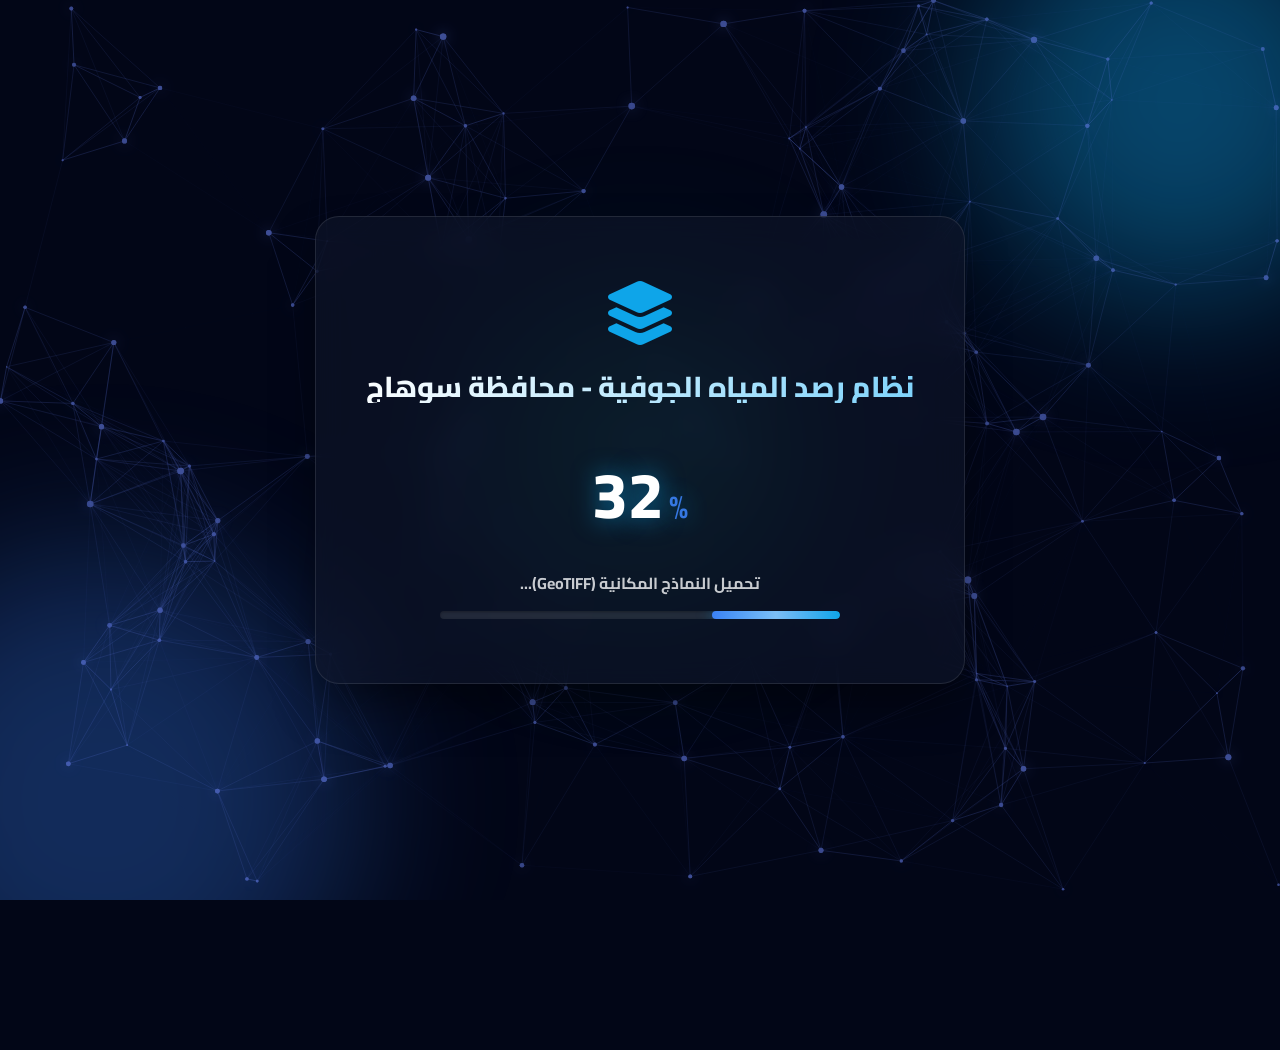
==== commit 5e7febc7: "Add files via upload" ====
--- a/index.html
+++ b/index.html
@@ -1,340 +1,408 @@
-﻿<!DOCTYPE html>
+<!DOCTYPE html>
 <html lang="ar" dir="rtl">
-
 <head>
     <meta charset="UTF-8">
     <meta name="viewport" content="width=device-width, initial-scale=1.0">
-    <title>الصفحة الرئيسية - مشروع المياه الجوفية بسوهاج</title>
-
-    <!-- Fonts & Icons -->
-    <link rel="preconnect" href="https://fonts.googleapis.com">
-    <link rel="preconnect" href="https://fonts.gstatic.com" crossorigin>
-    <link href="https://fonts.googleapis.com/css2?family=Cairo:wght@300;400;600;700;800&display=swap" rel="stylesheet">
-    <link href="https://fonts.googleapis.com/css2?family=Tajawal:wght@400;700;800&display=swap" rel="stylesheet">
-    <link href="https://fonts.googleapis.com/css2?family=JetBrains+Mono:wght@400;600;700&display=swap" rel="stylesheet">
-    <link rel="stylesheet" href="https://cdnjs.cloudflare.com/ajax/libs/font-awesome/6.5.0/css/all.min.css" />
-
-    <!-- Network Animation CSS -->
-    <link rel="stylesheet" href="css/network-animation.css">
-
-    <!-- Theme Switcher CSS -->
-    <link rel="stylesheet" href="css/theme-switcher.css">
-
-    <!-- Main Styles -->
-    <link rel="stylesheet" href="css/style.css">
+
+    <!-- SEO Core -->
+    <title>نظام رصد المياه الجوفية - محافظة سوهاج</title>
+    <meta name="description" content="نظام تفاعلي لرصد لاحتمالية وجود المياه الجوفية في محافظة سوهاج - مشروع تخرج قسم الجغرافيا جامعة سوهاج">
+    <meta name="keywords" content="المياه الجوفية, سوهاج, نمذجة مكانية, GIS, خريطة تفاعلية, جامعة سوهاج, جغرافيا">
+    <meta name="author" content="قسم الجغرافيا - كلية الآداب - جامعة سوهاج">
+    <meta name="robots" content="index, follow">
+    <link rel="canonical" href="https://gis-sohag.github.io/groundwater/index.html">
+
+    <!-- Open Graph (Facebook / WhatsApp) -->
+    <meta property="og:type" content="website">
+    <meta property="og:title" content="نظام رصد المياه الجوفية - محافظة سوهاج">
+    <meta property="og:description" content="نظام تفاعلي لرصد احتمالية وجود المياه الجوفية في محافظة سوهاج">
+    <meta property="og:image" content="https://gis-sohag.github.io/groundwater/images/univ_logo.png">
+    <meta property="og:url" content="https://gis-sohag.github.io/groundwater/index.html">
+    <meta property="og:locale" content="ar_EG">
+    <meta property="og:site_name" content="المياه الجوفية بسوهاج">
+
+    <!-- Twitter Card -->
+    <meta name="twitter:card" content="summary_large_image">
+    <meta name="twitter:title" content="نظام رصد المياه الجوفية - محافظة سوهاج">
+    <meta name="twitter:description" content="نظام تفاعلي لرصد احتمالية وجود المياه الجوفية في محافظة سوهاج">
+    <meta name="twitter:image" content="https://gis-sohag.github.io/groundwater/images/univ_logo.png">
+
+    <!-- Theme & Favicon -->
+    <meta name="theme-color" content="#0ea5e9">
+    <meta name="mobile-web-app-capable" content="yes">
+    <meta name="apple-mobile-web-app-capable" content="yes">
+    <meta name="apple-mobile-web-app-status-bar-style" content="default">
+    <link rel="icon" type="image/png" href="images/univ_logo.png">
+    <link rel="apple-touch-icon" href="images/univ_logo.png">
+
+    <!-- Structured Data (JSON-LD) -->
+    <script type="application/ld+json">
+    {
+      "@context": "https://schema.org",
+      "@type": "WebSite",
+      "name": "المياه الجوفية بسوهاج",
+      "alternateName": "نظام النمذجة المكانية للمياه الجوفية",
+      "url": "https://gis-sohag.github.io/groundwater/",
+      "description": "نظام تفاعلي للنمذجة المكانية لاحتمالية وجود المياه الجوفية في محافظة سوهاج - مشروع تخرج قسم الجغرافيا جامعة سوهاج",
+      "publisher": {
+        "@type": "CollegeOrUniversity",
+        "name": "جامعة سوهاج - كلية الآداب - قسم الجغرافيا"
+      }
+    }
+    </script>
+
+    <!-- Google Fonts -->
+    <link href="https://fonts.googleapis.com/css2?family=Cairo:wght@400;600;700;800&family=Tajawal:wght@400;500;700&display=swap" rel="stylesheet">
+    
+    <!-- Font Awesome -->
+    <link rel="stylesheet" href="https://cdnjs.cloudflare.com/ajax/libs/font-awesome/6.0.0/css/all.min.css">
+    
+    <!-- Early Theme Detection -->
+    <script>
+        if (localStorage.getItem('theme') === 'light') {
+            document.documentElement.setAttribute('data-theme', 'light');
+        }
+    </script>
+
+    <style>
+        :root {
+            --primary: #0ea5e9;
+            --primary-dark: #0284c7;
+            --secondary: #3b82f6;
+            --bg-dark: #020617;
+            --text-light: #f8fafc;
+            --card-glass: rgba(15, 23, 42, 0.6);
+        }
+
+        * {
+            margin: 0;
+            padding: 0;
+            box-sizing: border-box;
+            font-family: 'Cairo', 'Tajawal', sans-serif;
+        }
+
+        html, body {
+            width: 100%;
+            height: 100%;
+            margin: 0;
+            padding: 0;
+            overflow: hidden;
+            background-color: var(--bg-dark);
+            color: var(--text-light);
+        }
+
+        body {
+            display: flex;
+            justify-content: center;
+            align-items: center;
+            position: relative;
+        }
+
+        /* Abstract Gradient Background Animations */
+        .color-blob {
+            position: absolute;
+            border-radius: 50%;
+            filter: blur(80px);
+            z-index: 0;
+            animation: float 10s ease-in-out infinite;
+        }
+        .blob-1 {
+            width: 400px;
+            height: 400px;
+            background: rgba(14, 165, 233, 0.4);
+            top: -100px;
+            right: -100px;
+        }
+        .blob-2 {
+            width: 500px;
+            height: 500px;
+            background: rgba(59, 130, 246, 0.3);
+            bottom: -150px;
+            left: -150px;
+            animation-delay: -5s;
+        }
+        .blob-3 {
+            width: 300px;
+            height: 300px;
+            background: rgba(16, 185, 129, 0.2);
+            top: 50%;
+            left: 50%;
+            transform: translate(-50%, -50%);
+            animation-duration: 15s;
+        }
+
+        @keyframes float {
+            0%, 100% { transform: translateY(0) scale(1); }
+            50% { transform: translateY(-30px) scale(1.05); }
+        }
+
+        /* Network Canvas overlay */
+        .network-container {
+            position: absolute;
+            top: 0;
+            left: 0;
+            width: 100%;
+            height: 100%;
+            z-index: 1;
+            opacity: 0.6;
+        }
+
+        /* Main Content Glass Card */
+        .splash-content {
+            position: relative;
+            z-index: 10;
+            background: var(--card-glass);
+            backdrop-filter: blur(16px);
+            -webkit-backdrop-filter: blur(16px);
+            border: 1px solid rgba(255, 255, 255, 0.1);
+            padding: 4rem 3rem;
+            border-radius: 24px;
+            text-align: center;
+            max-width: 650px;
+            width: 90%;
+            box-shadow: 0 25px 50px -12px rgba(0, 0, 0, 0.5);
+            animation: fade-up 1s cubic-bezier(0.16, 1, 0.3, 1) forwards;
+            opacity: 0;
+            transform: translateY(40px);
+        }
+
+        @keyframes fade-up {
+            to {
+                opacity: 1;
+                transform: translateY(0);
+            }
+        }
+
+        .logo-icon {
+            font-size: 4rem;
+            color: var(--primary);
+            margin-bottom: 1.5rem;
+            animation: pulse-glow 3s infinite;
+        }
+
+        @keyframes pulse-glow {
+            0%, 100% { filter: drop-shadow(0 0 10px rgba(14, 165, 233, 0.4)); }
+            50% { filter: drop-shadow(0 0 25px rgba(14, 165, 233, 0.8)); transform: scale(1.05); }
+        }
+
+        .splash-title {
+            font-size: 1.8rem; /* Reduced from 2.2rem */
+            font-weight: 800;
+            margin-bottom: 1rem;
+            background: linear-gradient(135deg, #fff, #7dd3fc);
+            -webkit-background-clip: text;
+            background-clip: text;
+            -webkit-text-fill-color: transparent;
+            line-height: 1.2;
+        }
+
+        .splash-subtitle {
+            font-size: 1.2rem;
+            color: #94a3b8;
+            margin-bottom: 2.5rem;
+            line-height: 1.6;
+        }
+
+        .progress-container {
+            width: 100%;
+            max-width: 400px;
+            margin: 2rem auto 0;
+            text-align: right;
+            direction: rtl;
+        }
+
+        .progress-percent-container {
+            font-size: 4rem;
+            font-weight: 800;
+            display: flex;
+            justify-content: center;
+            align-items: baseline;
+            gap: 5px;
+            margin-bottom: 0.8rem;
+            color: #ffffff;
+            text-shadow: 0 0 25px rgba(14, 165, 233, 0.6);
+            direction: ltr;
+        }
+
+        .percent-sign {
+            font-size: 2rem;
+            color: var(--secondary);
+            font-weight: 700;
+            opacity: 0.9;
+        }
+
+        .progress-header {
+            display: flex;
+            justify-content: center;
+            align-items: center;
+            color: var(--primary);
+            font-size: 1.05rem;
+            font-weight: 700;
+            margin-bottom: 0.8rem;
+        }
+
+        .progress-track {
+            width: 100%;
+            height: 8px;
+            background: rgba(255, 255, 255, 0.1);
+            border-radius: 10px;
+            overflow: hidden;
+            position: relative;
+            box-shadow: inset 0 1px 3px rgba(0,0,0,0.3);
+        }
+
+        .progress-fill {
+            height: 100%;
+            width: 0%;
+            background: linear-gradient(90deg, var(--secondary), var(--primary));
+            border-radius: 10px;
+            transition: width 0.1s linear;
+            box-shadow: 0 0 15px rgba(14, 165, 233, 0.6);
+            position: relative;
+        }
+
+        .progress-fill::after {
+            content: '';
+            position: absolute;
+            top: 0;
+            left: 0;
+            bottom: 0;
+            right: 0;
+            background: linear-gradient(
+                90deg,
+                rgba(255, 255, 255, 0) 0%,
+                rgba(255, 255, 255, 0.4) 50%,
+                rgba(255, 255, 255, 0) 100%
+            );
+            animation: shimmer 1.5s infinite;
+        }
+
+        @keyframes shimmer {
+            0% { transform: translateX(-100%) skewX(-20deg); }
+            100% { transform: translateX(200%) skewX(-20deg); }
+        }
+
+        /* ----- Light Mode Variations ----- */
+        html[data-theme="light"], html[data-theme="light"] body {
+            background-color: #f8fafc;
+            color: #1e293b;
+        }
+
+        html[data-theme="light"] .splash-content {
+            background: rgba(255, 255, 255, 0.85);
+            border: 1px solid rgba(0, 0, 0, 0.05);
+            box-shadow: 0 25px 50px -12px rgba(0, 0, 0, 0.1);
+        }
+
+        html[data-theme="light"] .splash-title {
+            background: linear-gradient(135deg, #0f172a, #0284c7);
+            -webkit-background-clip: text;
+            background-clip: text;
+        }
+
+        html[data-theme="light"] .splash-subtitle {
+            color: #475569;
+        }
+
+        html[data-theme="light"] .progress-percent-container {
+            color: #0f172a;
+            text-shadow: 0 0 15px rgba(14, 165, 233, 0.2);
+        }
+
+        html[data-theme="light"] .percent-sign {
+            color: #0284c7;
+        }
+
+        html[data-theme="light"] #progressMessage {
+            color: #334155 !important;
+            font-weight: 700;
+        }
+
+        html[data-theme="light"] .progress-track {
+            background: rgba(0, 0, 0, 0.08); /* Thicker contrast on white */
+            box-shadow: inset 0 1px 3px rgba(0,0,0,0.1);
+        }
+
+        /* Mobile Adjustments */
+        @media (max-width: 768px) {
+            .splash-title { font-size: 1.6rem; }
+            .splash-content { padding: 2rem 1.2rem; width: 95%; }
+            .progress-container { margin-top: 1.5rem; width: 100%; }
+            .progress-percent-container { font-size: 3rem; margin-bottom: 0.5rem; }
+            .percent-sign { font-size: 1.5rem; }
+            .splash-subtitle { font-size: 1.05rem; margin-bottom: 1.5rem; }
+            .logo-icon { font-size: 3rem; margin-bottom: 1rem; }
+        }
+
+    </style>
 </head>
-
 <body>
-    <div class="network-background">
-        <div class="network-container" id="networkContainer"></div>
-    </div>
-    <div class="page-container">
-        <!-- Navbar -->
-        <nav class="navbar">
-            <div class="nav-container">
-                <a href="index.html" class="nav-brand">
-                    <i class="fas fa-water"></i>
-                    <span>المياه الجوفية بسوهاج</span>
-                </a>
-                <div class="nav-links">
-                    <a class="nav-link active" href="index.html">الرئيسية</a>
-                    <a class="nav-link" href="groundwater.html">الخريطة التفاعلية</a>
-                    <a class="nav-link" href="gallery.html">المعرض</a>
-                    <a class="nav-link" href="palestine.html">أولى القبلتين</a>
-                    <a class="nav-link" href="about.html">عن المشروع</a>
-                    <button class="theme-switcher-btn" id="theme-switcher" aria-label="تبديل الوضع">
-                        <i class="fas fa-sun"></i>
-                    </button>
-                </div>
-                <div class="hamburger" aria-label="فتح/إغلاق القائمة">
-                    <span class="bar"></span>
-                    <span class="bar"></span>
-                    <span class="bar"></span>
-                </div>
+
+    <!-- Background Effects -->
+    <div class="color-blob blob-1"></div>
+    <div class="color-blob blob-2"></div>
+    <div class="color-blob blob-3"></div>
+    
+    <div class="network-container" id="networkContainer"></div>
+
+    <!-- Main Content -->
+    <main class="splash-content">
+        <i class="fas fa-layer-group logo-icon"></i>
+        <h1 class="splash-title">نظام رصد المياه الجوفية - محافظة سوهاج</h1>
+
+        <div class="progress-container">
+            <div class="progress-percent-container">
+                <span id="progressPercent">0</span><span class="percent-sign">%</span>
             </div>
-        </nav>
-        <div class="sidebar-overlay"></div>
-
-        <!-- Hero -->
-        <section id="home" class="hero">
-            <div class="hero-content">
-                <h1 class="hero-title">
-                    <span id="typewriter-text"></span><span class="typewriter-cursor"></span>
-                </h1>
+            <div class="progress-header">
+                <span id="progressMessage" style="color: var(--text-light); opacity: 0.8; font-size: 1rem;">تهيئة النظام...</span>
             </div>
-
-            <!-- Decorative Floating Icons -->
-            <div class="floating-elements" aria-hidden="true">
-                <span class="floating-element" style="--duration:7s; --delay:.2s;"><i class="fas fa-droplet"></i></span>
-                <span class="floating-element" style="--duration:9s; --delay:1s;"><i class="fas fa-water"></i></span>
-                <span class="floating-element" style="--duration:11s; --delay:.6s;"><i class="fas fa-wind"></i></span>
+            <div class="progress-track">
+                <div class="progress-fill" id="progressFill"></div>
             </div>
-
-            <!-- Waves -->
-            <div class="wave-container" aria-hidden="true">
-                <svg class="waves" xmlns="http://www.w3.org/2000/svg" xmlns:xlink="http://www.w3.org/1999/xlink"
-                    viewBox="0 24 150 28" preserveAspectRatio="none" shape-rendering="auto">
-                    <defs>
-                        <path id="gentle-wave"
-                            d="M-160 44c30 0 58-18 88-18s 58 18 88 18 58-18 88-18 58 18 88 18 v44h-352z" />
-                    </defs>
-                    <g class="parallax">
-                        <use xlink:href="#gentle-wave" x="48" y="0" style="fill: var(--wave-color); opacity: 0.7" />
-                        <use xlink:href="#gentle-wave" x="48" y="3" style="fill: var(--wave-color); opacity: 0.5" />
-                        <use xlink:href="#gentle-wave" x="48" y="5" style="fill: var(--wave-color); opacity: 0.3" />
-                        <use xlink:href="#gentle-wave" x="48" y="7" style="fill: var(--wave-color); opacity: 1" />
-                    </g>
-                </svg>
-            </div>
-        </section>
-
-        <!-- NEW: Site Sections (MOVED BEFORE FEATURES) -->
-        <section id="site-sections" class="section" style="padding-top: 2rem;">
-            <div class="container">
-                <h2 class="section-title">أقسام الموقع</h2>
-                <p class="section-description">انطلق مباشرة إلى أهم صفحات المشروع.</p>
-
-                <div class="site-sections-grid">
-                    <!-- Card 1: Groundwater Map -->
-                    <a href="groundwater.html" class="section-card" style="--accent-color: #3b82f6;">
-                        <div class="card-icon"><i class="fas fa-layer-group"></i></div>
-                        <h3 class="card-title">خريطة احتمالية المياه الجوفية</h3>
-                        <p class="card-description">استكشف طبقة الاحتمالية وتعرّف على تفاصيل كل منطقة بصورة تفاعلية.</p>
-                        <div class="card-footer">
-                            <span>ابدأ الآن</span>
-                            <i class="fas fa-arrow-left"></i>
-                        </div>
-                    </a>
-
-                    <a href="palestine.html" class="section-card" style="--accent-color: #10b981;">
-                        <div class="card-icon"><i class="fas fa-mosque"></i></div>
-                        <h3 class="card-title">خريطة فلسطين</h3>
-                        <p class="card-description">تعرّف على حدود المحافظات مع عرض تفاعلي لأهم معالم المسجد الأقصى.</p>
-                        <div class="card-footer">
-                            <span>اكتشف التفاصيل</span>
-                            <i class="fas fa-arrow-left"></i>
-                        </div>
-                    </a>
-
-                    <!-- Card 3: Gallery -->
-                    <a href="gallery.html" class="section-card" style="--accent-color: #a855f7;">
-                        <div class="card-icon"><i class="fas fa-images"></i></div>
-                        <h3 class="card-title">المعرض</h3>
-                        <p class="card-description">مجموعة خرائط وصور عالية الدقة توضح مخرجات التحليل الجغرافي للمشروع.
-                        </p>
-                        <div class="card-footer">
-                            <span>شاهد الأعمال</span>
-                            <i class="fas fa-arrow-left"></i>
-                        </div>
-                    </a>
-
-                    <!-- Card 4: Site Info -->
-                    <a href="about.html" class="section-card" style="--accent-color: #f59e0b;">
-                        <div class="card-icon"><i class="fas fa-info-circle"></i></div>
-                        <h3 class="card-title">معلومات الموقع</h3>
-                        <p class="card-description">تعرّف على تفاصيل المشروع والفريق والإشراف والجامعة التي قدمت الدعم.
-                        </p>
-                        <div class="card-footer">
-                            <span>اقرأ المزيد</span>
-                            <i class="fas fa-arrow-left"></i>
-                        </div>
-                    </a>
-                </div>
-            </div>
-        </section>
-
-        <!-- Features -->
-        <section id="features" class="section">
-            <div class="container">
-                <h2 class="section-title">لماذا هذا المشروع مميز؟</h2>
-                <p class="section-description">نهج علمي حديث يجمع بيانات مكانية، نماذج تنبؤية، وواجهة تفاعلية سهلة
-                    الاستخدام.</p>
-
-                <div class="features-grid"
-                    style="display:grid;grid-template-columns:repeat(auto-fit,minmax(240px,1fr));gap:24px;">
-                    <div class="feature-card"
-                        style="background:var(--bg-card);border-radius:16px;padding:24px;box-shadow:var(--shadow);border:1px solid var(--border-color);">
-                        <div style="font-size:28px;color:var(--accent-blue);margin-bottom:10px;"><i
-                                class="fas fa-cogs"></i></div>
-                        <h3 style="margin-bottom:8px;color:var(--text-primary);">تحليل مكاني متقدم</h3>
-                        <p style="color:var(--text-secondary);">معالجة طبقات GIS متعددة وربطها بمؤشرات احتمالية دقيقة.
-                        </p>
-                    </div>
-                    <div class="feature-card"
-                        style="background:var(--bg-card);border-radius:16px;padding:24px;box-shadow:var(--shadow);border:1px solid var(--border-color);">
-                        <div style="font-size:28px;color:var(--accent-blue);margin-bottom:10px;"><i
-                                class="fas fa-robot"></i></div>
-                        <h3 style="margin-bottom:8px;color:var(--text-primary);">نمذجة بالذكاء الاصطناعي</h3>
-                        <p style="color:var(--text-secondary);">خوارزميات محسّنة لتوقع المناطق الأكثر ملاءمة لاستخراج
-                            المياه.</p>
-                    </div>
-                    <div class="feature-card"
-                        style="background:var(--bg-card);border-radius:16px;padding:24px;box-shadow:var(--shadow);border:1px solid var(--border-color);">
-                        <div style="font-size:28px;color:var(--accent-blue);margin-bottom:10px;"><i
-                                class="fas fa-mouse-pointer"></i></div>
-                        <h3 style="margin-bottom:8px;color:var(--text-primary);">طبقات تفاعلية</h3>
-                        <p style="color:var(--text-secondary);">عرض تفاعلي للطبقات مع نوافذ منبثقة ومفتاح تفسيري واضح.
-                        </p>
-                    </div>
-                    <div class="feature-card"
-                        style="background:var(--bg-card);border-radius:16px;padding:24px;box-shadow:var(--shadow);border:1px solid var(--border-color);">
-                        <div style="font-size:28px;color:var(--accent-blue);margin-bottom:10px;"><i
-                                class="fas fa-palette"></i></div>
-                        <h3 style="margin-bottom:8px;color:var(--text-primary);">تصميم متجاوب</h3>
-                        <p style="color:var(--text-secondary);">تجربة مستخدم سلسة على الجوال والتابلت وسطح المكتب.</p>
-                    </div>
-                </div>
-            </div>
-        </section>
-
-        <!-- About CTA -->
-        <section id="about-cta" class="section">
-            <div class="container about-cta-container">
-                <div>
-                    <h2 class="section-title" style="text-align: right; margin-bottom: 1rem;">نبذة عن المشروع</h2>
-                    <p class="section-description" style="text-align: right; margin-bottom:1.5rem;">مشروع تخرج — جامعة
-                        سوهاج، كلية الآداب، قسم الجغرافيا ونظم المعلومات الجغرافية. يهدف لتحديد أفضل المناطق لاكتشاف
-                        المياه الجوفية بدقة.</p>
-                    <div class="cta-buttons">
-                        <a class="cta-button" href="about.html">
-                            تفاصيل المشروع <i class="fas fa-arrow-left"></i>
-                        </a>
-                        <a class="cta-button secondary" href="instructions.html">
-                            طريقة الاستخدام <i class="fas fa-book-open"></i>
-                        </a>
-                    </div>
-                </div>
-                <div class="supervisor-card">
-                    <div class="supervisor-icon"><i class="fas fa-award"></i></div>
-                    <h3>إشراف: أ.م.د حمدي نبيه عيد</h3>
-                    <p>بدعم فريق طلاب قسم الجغرافيا ونظم المعلومات الجغرافية</p>
-                </div>
-            </div>
-        </section>
-
-        <!-- Footer -->
-        <footer id="contact" class="main-footer">
-            <div class="footer-container">
-                <div class="footer-about">
-                    <div class="nav-logo">
-                        <i class="fas fa-water"></i>
-                        <span>المياه الجوفية بسوهاج</span>
-                    </div>
-                    <p>واجهة تفاعلية لعرض وتحليل احتمالية وجود المياه الجوفية باستخدام أدوات GIS الحديثة.</p>
-                    <div class="social-links">
-                        <a href="https://wa.me/201069439981" target="_blank" aria-label="WhatsApp"><i
-                                class="fab fa-whatsapp"></i></a>
-                        <a href="https://www.facebook.com/mohammed.harp.50" target="_blank" aria-label="Facebook"><i
-                                class="fab fa-facebook-f"></i></a>
-                        <a href="https://t.me/Skechware_application_programmer" target="_blank" aria-label="Telegram"><i
-                                class="fab fa-telegram"></i></a>
-                    </div>
-                </div>
-                <div class="footer-links">
-                    <h4>روابط سريعة</h4>
-                    <ul>
-                        <li><a href="groundwater.html">خريطة المياه الجوفية</a></li>
-                        <li><a href="gallery.html">المعرض</a></li>
-                        <li><a href="palestine.html">خريطة فلسطين</a></li>
-                        <li><a href="about.html">عن المشروع</a></li>
-                    </ul>
-                </div>
-                <div class="footer-contact">
-                    <h4>تواصل معنا</h4>
-                    <p><i class="fab fa-whatsapp" style="color: #25D366;"></i> <a href="https://wa.me/201069439981"
-                            target="_blank" style="text-decoration: none; color: inherit;">01069439981</a></p>
-                    <p><i class="fas fa-envelope"></i> abdelradymohamed74@gmail.com</p>
-                </div>
-            </div>
-            <div class="footer-bottom">
-                <p>© <span id="year"></span> جميع الحقوق محفوظة لمشروع النمذجة المكانية للمياه الجوفية.</p>
-            </div>
-        </footer>
-    </div>
-
+        </div>
+    </main>
+
+    <!-- Network Animation JS (reused from your project) -->
     <script src="js/network-animation.js"></script>
-
-    <!-- Theme Switcher Script -->
-    <script src="js/theme-switcher.js"></script>
-
-    <!-- Minimal JS for navbar & year -->
+    
     <script>
-        // Mobile menu
-        const hamburger = document.querySelector('.hamburger');
-        const navMenu = document.querySelector('.nav-links');
-        const overlay = document.querySelector('.sidebar-overlay');
-
-        hamburger.addEventListener('click', () => {
-            hamburger.classList.toggle('active');
-            navMenu.classList.toggle('active');
-            overlay.classList.toggle('active');
+        document.addEventListener('DOMContentLoaded', () => {
+            const fill = document.getElementById('progressFill');
+            const percentText = document.getElementById('progressPercent');
+            const messageText = document.getElementById('progressMessage');
+            
+            let progress = 0;
+            // Simulated loading timing
+            const loadingInterval = setInterval(() => {
+                // Determine increment size logic
+                let increment = Math.random() * 2.5 + 0.5;
+                if (progress > 80) increment *= 0.5; // slow down at the end
+                
+                progress += increment;
+                
+                if (progress >= 100) {
+                    progress = 100;
+                    fill.style.width = '100%';
+                    percentText.innerText = '100';
+                    messageText.innerText = 'اكتمل التحميل، جاري التوجيه...';
+                    clearInterval(loadingInterval);
+                    
+                    // Delay before redirecting to home page
+                    setTimeout(() => {
+                        window.location.href = 'home.html';
+                    }, 500);
+                } else {
+                    fill.style.width = progress + '%';
+                    percentText.innerText = Math.floor(progress);
+                    
+                    if(progress < 30) messageText.innerText = 'تهيئة النظام المتجهي...';
+                    else if(progress < 60) messageText.innerText = 'تحميل النماذج المكانية (GeoTIFF)...';
+                    else if(progress < 85) messageText.innerText = 'معالجة البيانات الجيوفيزيائية...';
+                    else messageText.innerText = 'جاري تحضير واجهة المستخدم...';
+                }
+            }, 60);
         });
-
-        overlay.addEventListener('click', () => {
-            hamburger.classList.remove('active');
-            navMenu.classList.remove('active');
-            overlay.classList.remove('active');
-        });
-
-        // Close menu when clicking a link
-        document.querySelectorAll('.nav-link').forEach(link => {
-            link.addEventListener('click', () => {
-                hamburger.classList.remove('active');
-                navMenu.classList.remove('active');
-                overlay.classList.remove('active');
-            });
-        });
-
-        // Active link on scroll (only for internal anchors)
-        const links = document.querySelectorAll('.nav-link[href^="#"]');
-        const sections = [...links].map(a => document.querySelector(a.getAttribute('href'))).filter(Boolean);
-        window.addEventListener('scroll', () => {
-            const pos = window.scrollY + 100;
-            sections.forEach((sec, i) => {
-                const top = sec.offsetTop;
-                const bottom = top + sec.offsetHeight;
-                links[i].classList.toggle('active', pos >= top && pos < bottom);
-            });
-        });
-
-        // Year
-        document.getElementById('year').textContent = new Date().getFullYear();
-
-        // Professional Typewriter Effect
-        const textToType = "النمذجة المكانية لإحتمالية وجود المياه الجوفية في محافظة سوهاج بإستخدام الجيوماتكس والبيئة البرمجية والذكاء الإصطناعي";
-        const typewriterElement = document.getElementById('typewriter-text');
-        let charIndex = 0;
-        let isDeleting = false;
-
-        function typeEffect() {
-            const currentText = textToType.substring(0, charIndex);
-            typewriterElement.textContent = currentText;
-
-            let typeSpeed = isDeleting ? 30 : 60;
-
-            if (!isDeleting && charIndex === textToType.length) {
-                isDeleting = true;
-                typeSpeed = 4000; // Pause at end
-            } else if (isDeleting && charIndex === 0) {
-                isDeleting = false;
-                typeSpeed = 1000; // Pause before start
-            }
-
-            charIndex += isDeleting ? -1 : 1;
-            setTimeout(typeEffect, typeSpeed);
-        }
-
-        document.addEventListener('DOMContentLoaded', () => {
-            setTimeout(typeEffect, 1200);
-        });
-
-        // Initialize Network Animation
-        if (typeof createNetworkAnimation === 'function') {
-            createNetworkAnimation('networkContainer');
-        }
     </script>
-
-    <script src="global-fixes.js"></script>
 </body>
-
-</html>+</html>
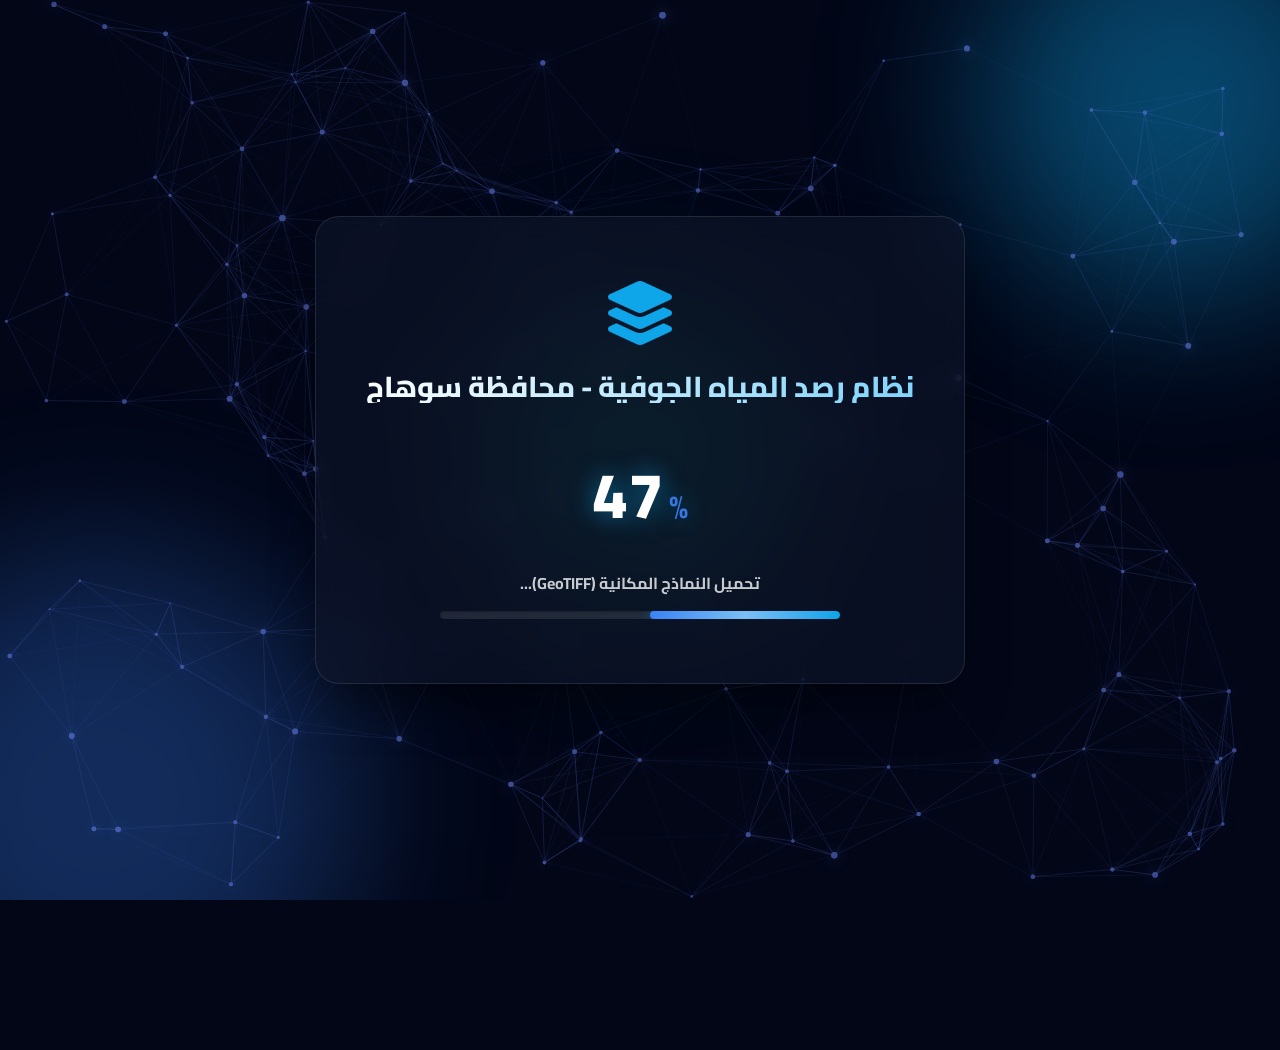
==== commit 5096b884: "Add files via upload" ====
--- a/index.html
+++ b/index.html
@@ -1,4 +1,4 @@
-<!DOCTYPE html>
+﻿<!DOCTYPE html>
 <html lang="ar" dir="rtl">
 <head>
     <meta charset="UTF-8">
@@ -348,14 +348,14 @@
     <!-- Main Content -->
     <main class="splash-content">
         <i class="fas fa-layer-group logo-icon"></i>
-        <h1 class="splash-title">نظام رصد المياه الجوفية - محافظة سوهاج</h1>
+        <h1 class="splash-title" data-i18n="index.title">نظام رصد المياه الجوفية - محافظة سوهاج</h1>
 
         <div class="progress-container">
             <div class="progress-percent-container">
                 <span id="progressPercent">0</span><span class="percent-sign">%</span>
             </div>
             <div class="progress-header">
-                <span id="progressMessage" style="color: var(--text-light); opacity: 0.8; font-size: 1rem;">تهيئة النظام...</span>
+                <span id="progressMessage" style="color: var(--text-light); opacity: 0.8; font-size: 1rem;" data-i18n="index.msg.init">تهيئة النظام...</span>
             </div>
             <div class="progress-track">
                 <div class="progress-fill" id="progressFill"></div>
@@ -363,6 +363,7 @@
         </div>
     </main>
 
+    <script src="js/i18n.js?v=4"></script>
     <!-- Network Animation JS (reused from your project) -->
     <script src="js/network-animation.js"></script>
     
@@ -385,7 +386,7 @@
                     progress = 100;
                     fill.style.width = '100%';
                     percentText.innerText = '100';
-                    messageText.innerText = 'اكتمل التحميل، جاري التوجيه...';
+                    messageText.innerText = window.i18n ? window.i18n.t('index.msg.done') : 'اكتمل التحميل، جاري التوجيه...';
                     clearInterval(loadingInterval);
                     
                     // Delay before redirecting to home page
@@ -396,13 +397,15 @@
                     fill.style.width = progress + '%';
                     percentText.innerText = Math.floor(progress);
                     
-                    if(progress < 30) messageText.innerText = 'تهيئة النظام المتجهي...';
-                    else if(progress < 60) messageText.innerText = 'تحميل النماذج المكانية (GeoTIFF)...';
-                    else if(progress < 85) messageText.innerText = 'معالجة البيانات الجيوفيزيائية...';
-                    else messageText.innerText = 'جاري تحضير واجهة المستخدم...';
+                    if(progress < 30) messageText.innerText = window.i18n ? window.i18n.t('index.msg.vector') : 'تهيئة النظام المتجهي...';
+                    else if(progress < 60) messageText.innerText = window.i18n ? window.i18n.t('index.msg.raster') : 'تحميل النماذج المكانية (GeoTIFF)...';
+                    else if(progress < 85) messageText.innerText = window.i18n ? window.i18n.t('index.msg.data') : 'معالجة البيانات الجيوفيزيائية...';
+                    else messageText.innerText = window.i18n ? window.i18n.t('index.msg.ui') : 'جاري تحضير واجهة المستخدم...';
                 }
             }, 60);
         });
     </script>
 </body>
 </html>
+
+
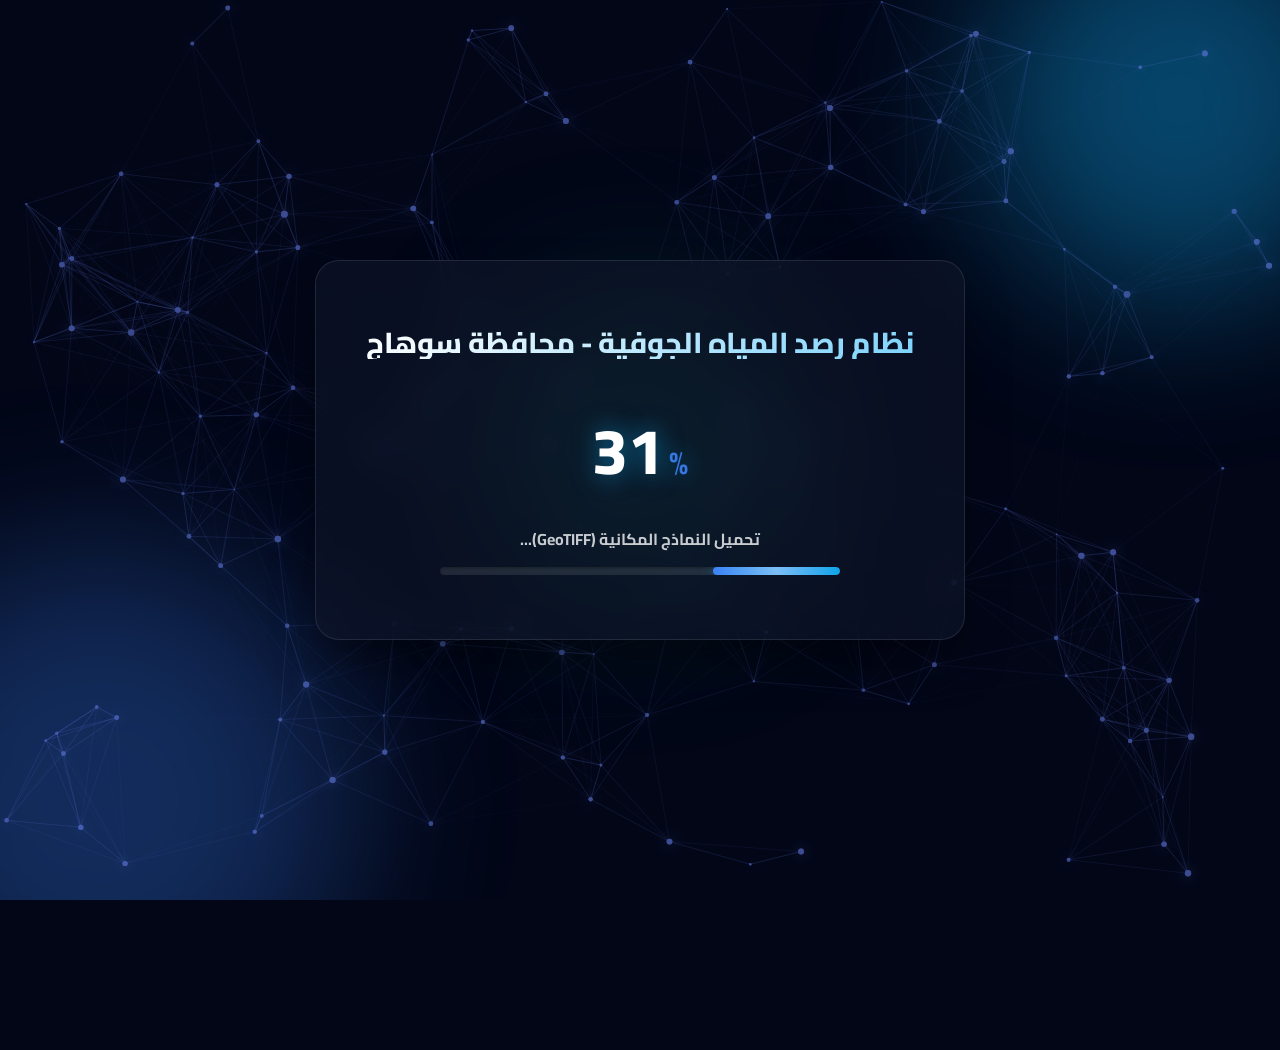
==== commit cd4a27ae: "Add files via upload" ====
--- a/index.html
+++ b/index.html
@@ -1,4 +1,4 @@
-﻿<!DOCTYPE html>
+﻿﻿<!DOCTYPE html>
 <html lang="ar" dir="rtl">
 <head>
     <meta charset="UTF-8">
@@ -55,7 +55,7 @@
     <link href="https://fonts.googleapis.com/css2?family=Cairo:wght@400;600;700;800&family=Tajawal:wght@400;500;700&display=swap" rel="stylesheet">
     
     <!-- Font Awesome -->
-    <link rel="stylesheet" href="https://cdnjs.cloudflare.com/ajax/libs/font-awesome/6.0.0/css/all.min.css">
+    <link rel="stylesheet" href="icon/css/all.min.css">
     
     <!-- Early Theme Detection -->
     <script>
@@ -363,7 +363,7 @@
         </div>
     </main>
 
-    <script src="js/i18n.js?v=4"></script>
+    <script src="js/i18n.js?v=4"></script>
     <!-- Network Animation JS (reused from your project) -->
     <script src="js/network-animation.js"></script>
     
@@ -407,5 +407,3 @@
     </script>
 </body>
 </html>
-
-
